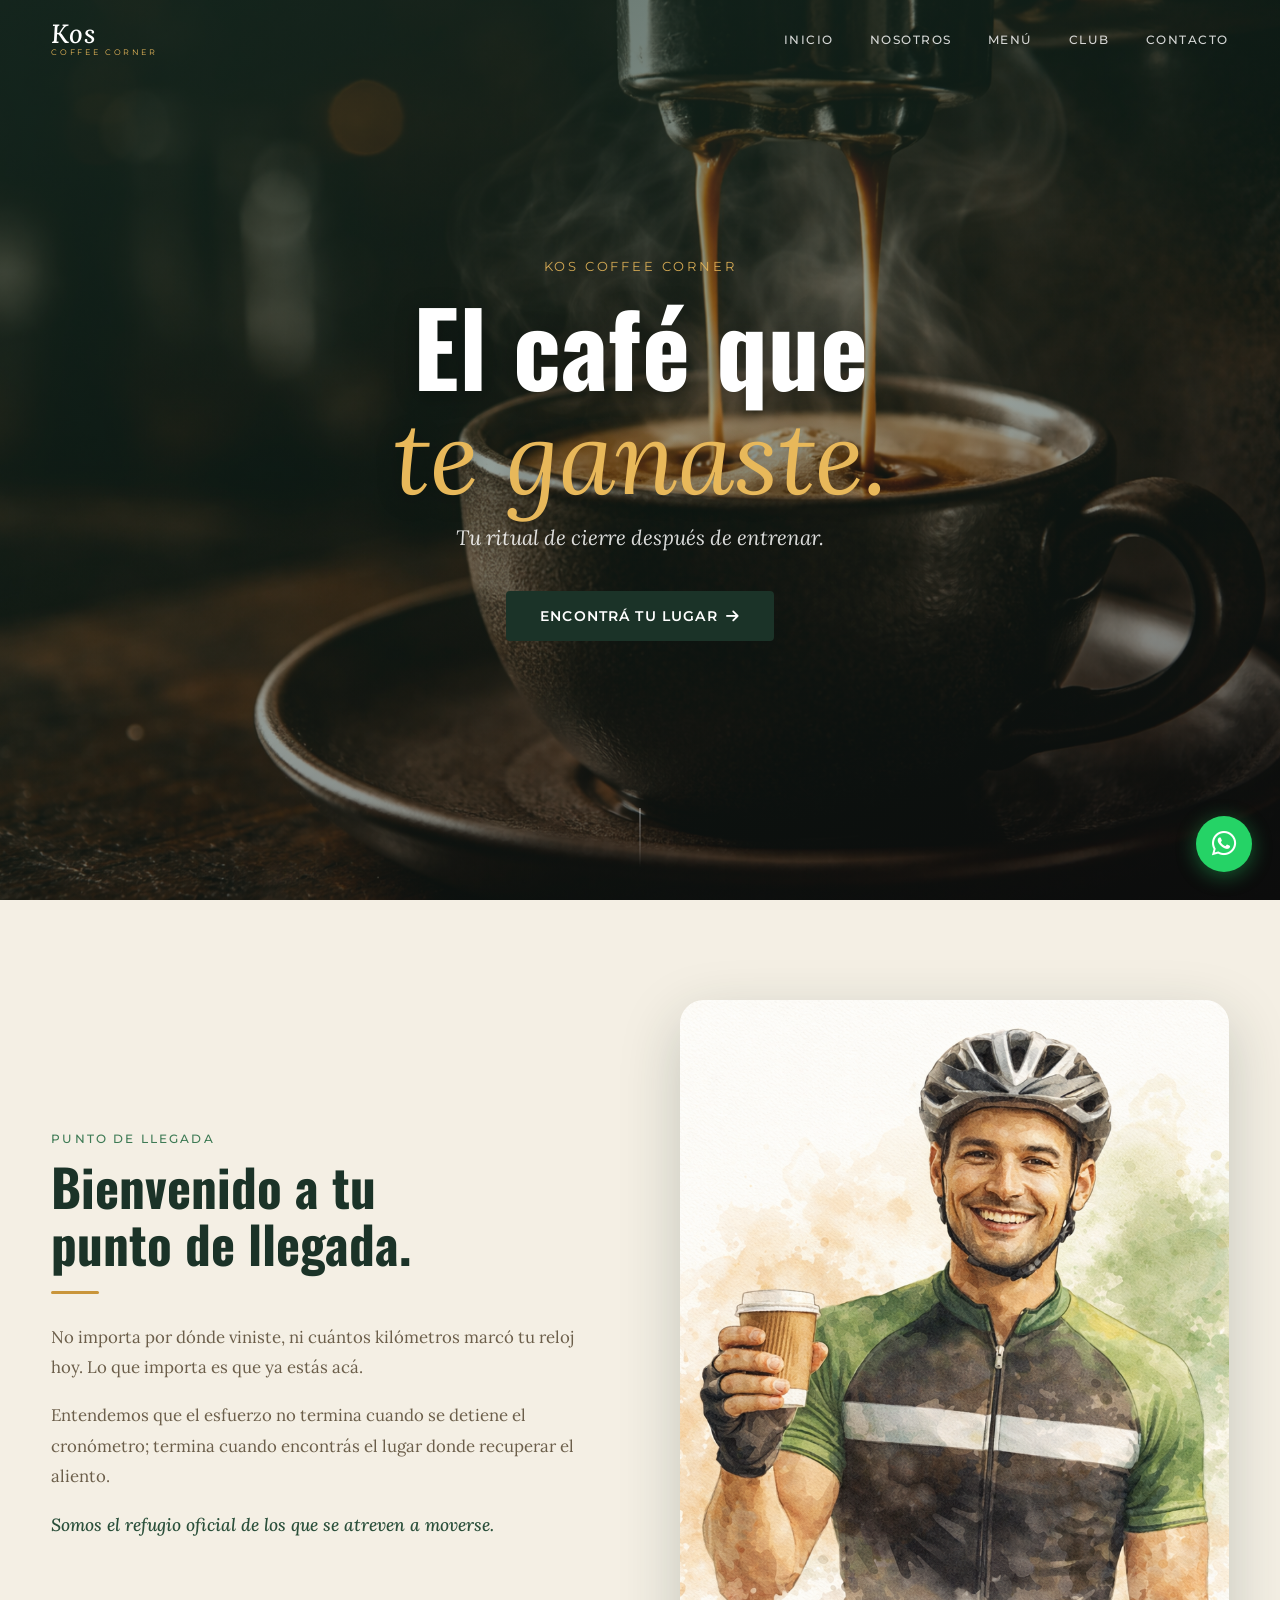
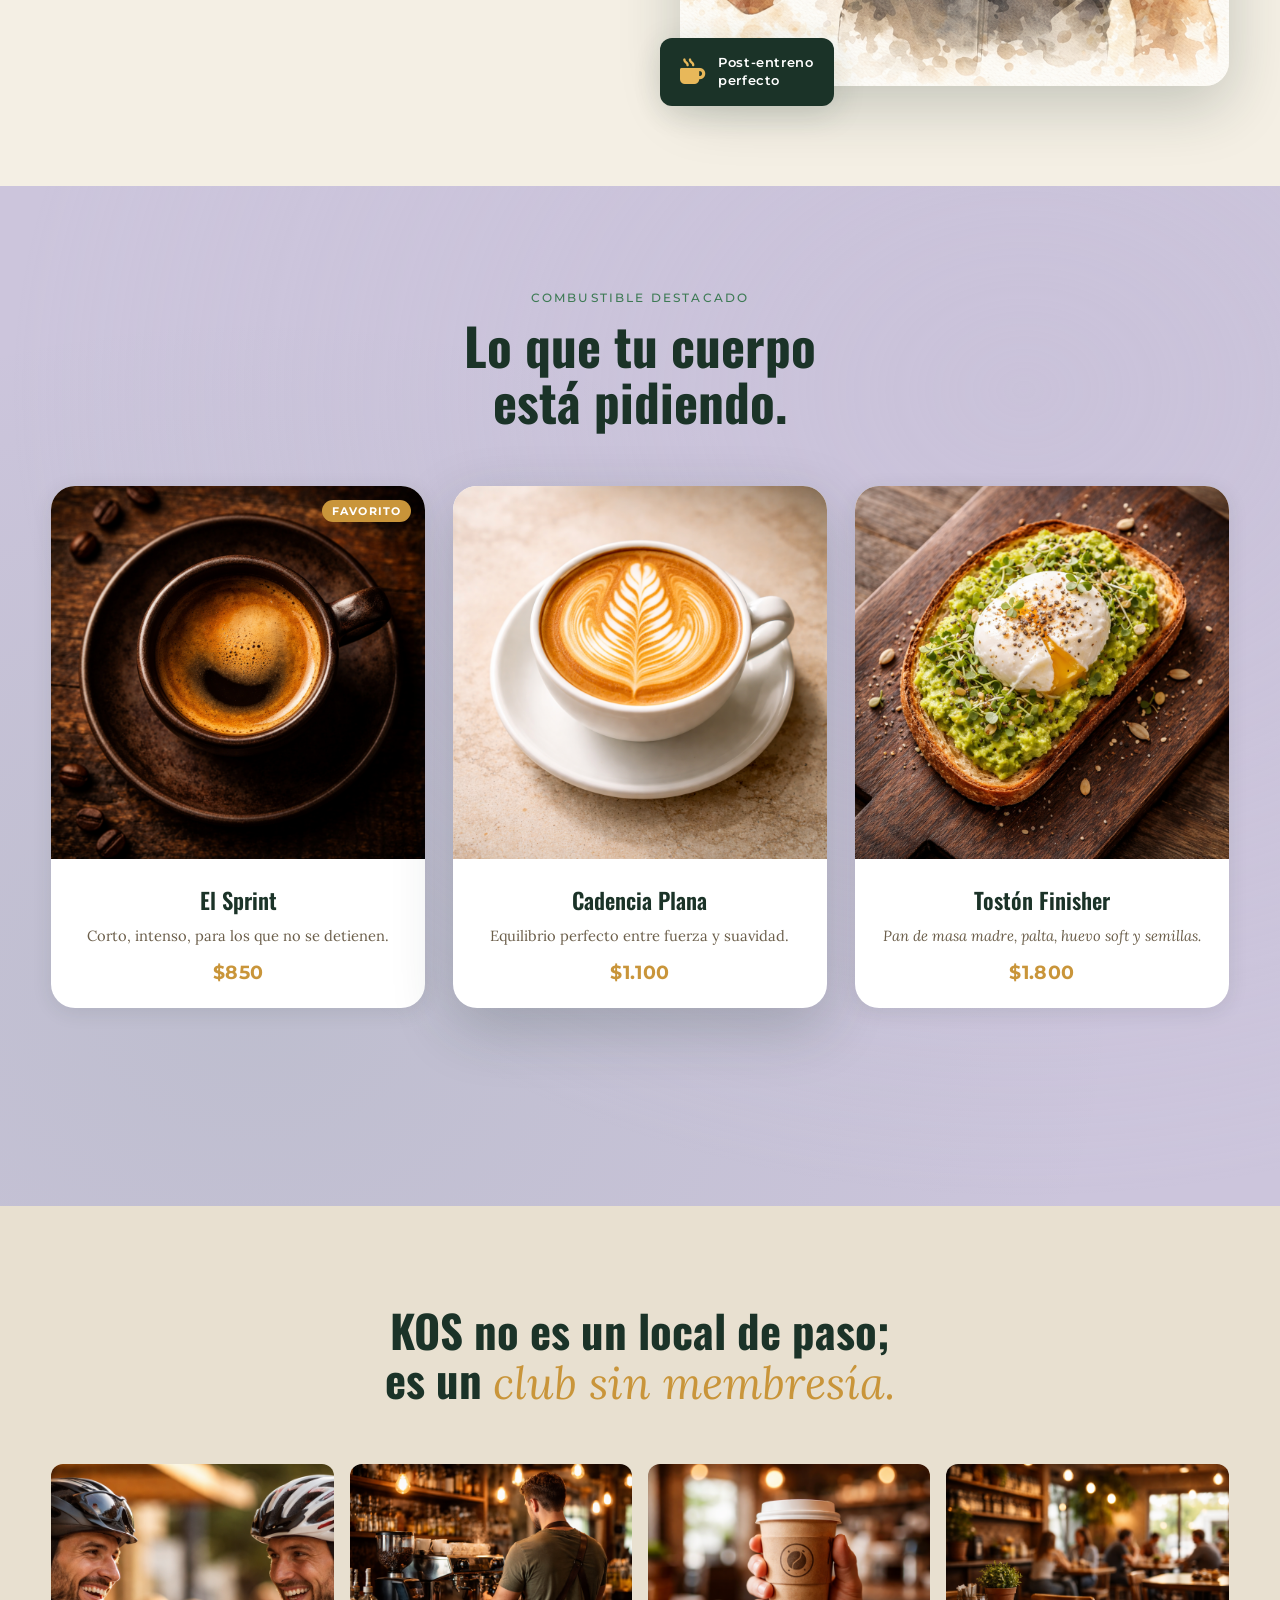
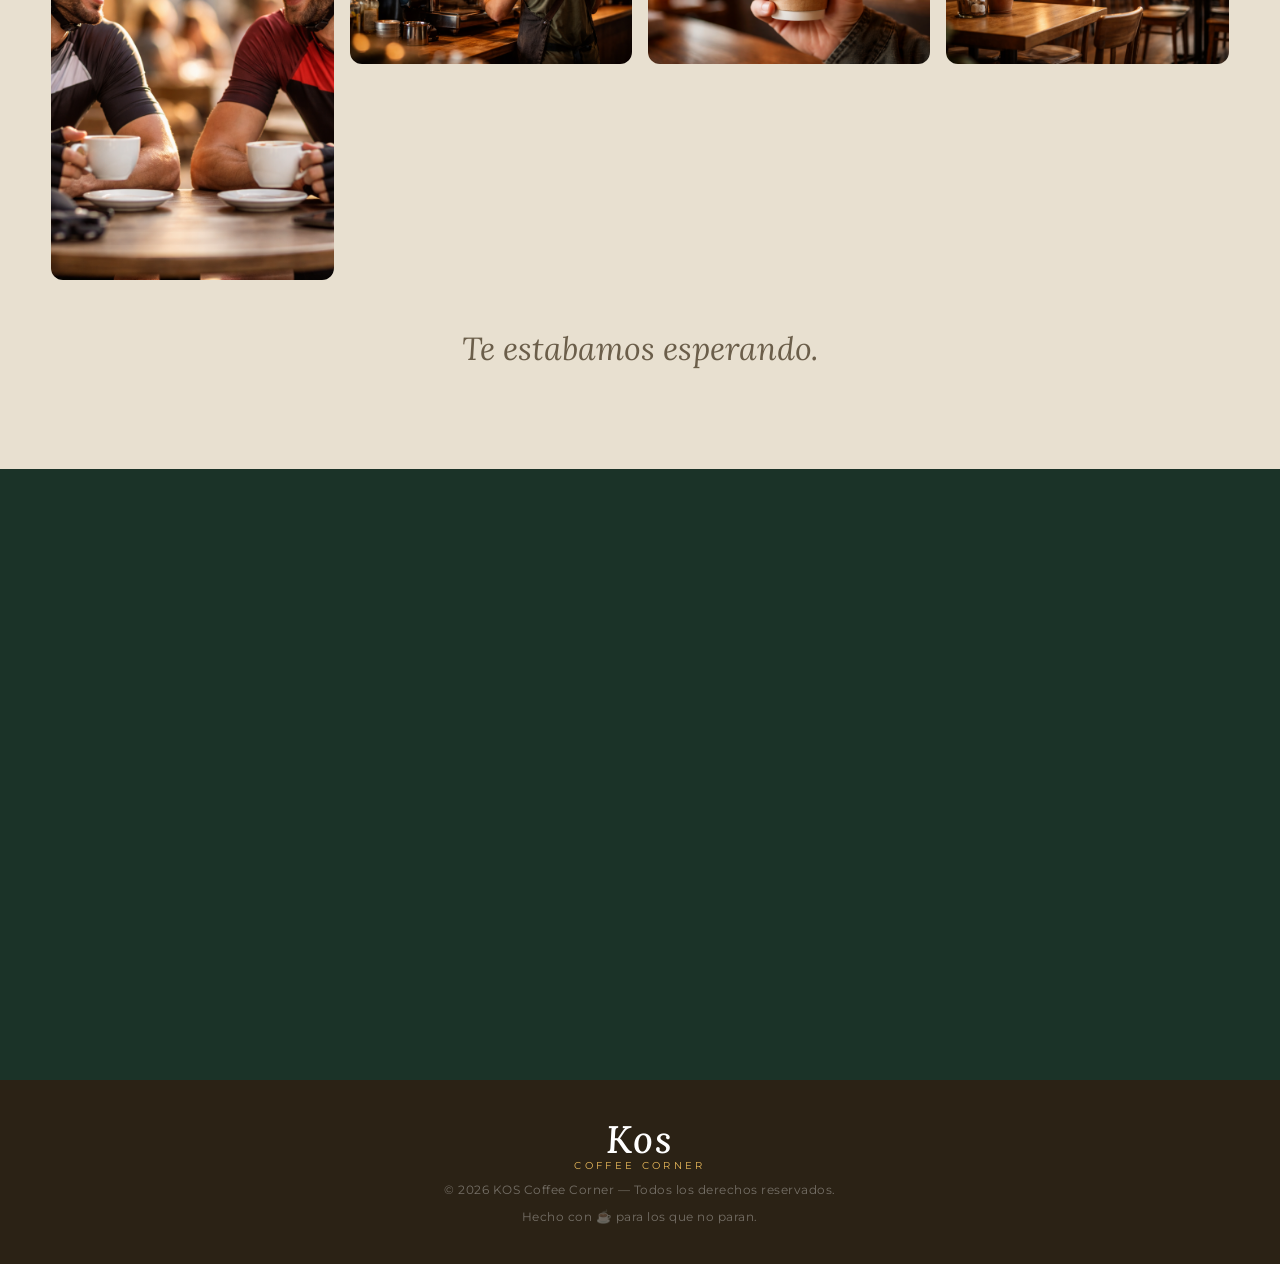
==== cafeteria-deportiva/index.html @ adf31969 "landing" ====
<!DOCTYPE html>
<html lang="es">
<head>
  <meta charset="UTF-8" />
  <meta name="viewport" content="width=device-width, initial-scale=1.0"/>

  <!-- ░░ SEO — FRONT-003 ░░ -->
  <title>KOS Coffee Corner — El café que te ganaste</title>
  <meta name="description" content="KOS Coffee Corner: el refugio post-entrenamiento para ciclistas y deportistas. Café de especialidad, comida saludable y comunidad en un solo lugar."/>
  <meta name="robots" content="index, follow"/>
  <meta property="og:type"        content="website"/>
  <meta property="og:title"       content="KOS Coffee Corner — El café que te ganaste"/>
  <meta property="og:description" content="Tu ritual de cierre después de entrenar. Café de especialidad y buena comida para los que no paran."/>
  <meta property="og:image"       content="assets/images/hero-bg.jpg"/>
  <meta property="og:url"         content="https://koscoffeecorner.com"/>
  <meta property="og:locale"      content="es_AR"/>
  <meta name="twitter:card"       content="summary_large_image"/>
  <meta name="twitter:title"      content="KOS Coffee Corner — El café que te ganaste"/>
  <meta name="twitter:description"content="Tu ritual de cierre después de entrenar."/>
  <meta name="twitter:image"      content="assets/images/hero-bg.jpg"/>

  <!-- ░░ FAVICON — FRONT-002 ░░ -->
  <!-- TODO: reemplazar con favicon real del cliente -->
  <link rel="icon"             type="image/x-icon" href="assets/favicon.ico"/>
  <link rel="icon"             type="image/png" sizes="32x32" href="assets/favicon-32x32.png"/>
  <link rel="apple-touch-icon" sizes="180x180" href="assets/apple-touch-icon.png"/>

  <!-- ░░ PRELOAD HERO — FRONT-005 (previene CLS) ░░ -->
  <link rel="preload" as="image" href="assets/images/hero-bg.jpg"/>

  <!-- ░░ SCHEMA.ORG LocalBusiness — FRONT-016 ░░ -->
  <script type="application/ld+json">
  {
    "@context": "https://schema.org",
    "@type": "CafeOrCoffeeShop",
    "name": "KOS Coffee Corner",
    "description": "El café que te ganaste. Refugio post-entrenamiento para deportistas.",
    "url": "https://koscoffeecorner.com",
    "telephone": "+5411123456789",
    "address": {
      "@type": "PostalAddress",
      "streetAddress": "Av. Ejemplo 123",
      "addressLocality": "Ciudad Real",
      "addressCountry": "AR"
    },
    "openingHoursSpecification": [
      {
        "@type": "OpeningHoursSpecification",
        "dayOfWeek": "Saturday",
        "opens": "08:30",
        "closes": "20:30"
      }
    ],
    "servesCuisine": "Café de especialidad",
    "priceRange": "$$",
    "sameAs": [
      "https://www.instagram.com/koscoffeecorner",
      "https://www.facebook.com/koscoffeecorner"
    ]
  }
  </script>

  <!-- ░░ TIPOGRAFÍAS ░░ -->
  <link rel="preconnect" href="https://fonts.googleapis.com"/>
  <link rel="preconnect" href="https://fonts.gstatic.com" crossorigin/>
  <link href="https://fonts.googleapis.com/css2?family=Oswald:wght@400;500;600;700&family=Lora:ital,wght@0,400;0,500;1,400&family=Montserrat:wght@300;400;500;600&display=swap" rel="stylesheet"/>
  <link rel="stylesheet" href="https://cdnjs.cloudflare.com/ajax/libs/font-awesome/6.5.0/css/all.min.css"/>
  <link rel="stylesheet" href="css/styles.css"/>
  <link rel="stylesheet" href="css/animations.css"/>
</head>
<body>

  <!-- ░░ NAVBAR — FRONT-001 ░░ -->
  <header class="navbar" id="navbar">
    <div class="container navbar__inner">
      <a href="#inicio" class="navbar__logo" aria-label="KOS Coffee Corner — inicio">
        <span class="logo-text">Kos</span>
        <span class="logo-sub">Coffee Corner</span>
      </a>
      <nav class="navbar__nav" id="navMenu" aria-label="Navegación principal">
        <ul class="navbar__list">
          <li><a href="#inicio"   class="navbar__link">Inicio</a></li>
          <li><a href="#nosotros" class="navbar__link">Nosotros</a></li>
          <li><a href="#menu"     class="navbar__link">Menú</a></li>
          <li><a href="#club"     class="navbar__link">Club</a></li>
          <li><a href="#contacto" class="navbar__link">Contacto</a></li>
        </ul>
      </nav>
      <button
        class="navbar__burger"
        id="navBurger"
        aria-label="Abrir menú de navegación"
        aria-expanded="false"
        aria-controls="navMenu"
      >
        <span></span>
        <span></span>
        <span></span>
      </button>
    </div>
  </header>

  <!-- ░░ HERO ░░ -->
  <!-- FRONT-004: .hero__content sin clase .reveal — visible aunque JS falle -->
  <section class="hero" id="inicio">
    <div class="hero__overlay"></div>
    <div class="hero__content">
      <p class="hero__eyebrow">KOS Coffee Corner</p>
      <h1 class="hero__title">El café que<br><em>te ganaste.</em></h1>
      <p class="hero__sub">Tu ritual de cierre después de entrenar.</p>
      <!-- FRONT-013: botón apunta a #contacto con texto correcto -->
      <a href="#contacto" class="btn btn--primary">Encontrá tu lugar <i class="fas fa-arrow-right"></i></a>
    </div>
    <div class="hero__scroll-hint" aria-hidden="true">
      <span></span>
    </div>
  </section>

  <!-- ░░ BIENVENIDA ░░ -->
  <section class="welcome" id="nosotros">
    <div class="container welcome__grid">
      <div class="welcome__text reveal-left">
        <span class="section-tag">Punto de llegada</span>
        <h2 class="section-title">Bienvenido a tu<br>punto de llegada.</h2>
        <div class="divider"></div>
        <p>No importa por dónde viniste, ni cuántos kilómetros marcó tu reloj hoy. Lo que importa es que ya estás acá.</p>
        <p>Entendemos que el esfuerzo no termina cuando se detiene el cronómetro; termina cuando encontrás el lugar donde recuperar el aliento.</p>
        <!-- FRONT-012: clase compuesta, sin !important en CSS -->
        <p class="welcome__highlight">Somos el refugio oficial de los que se atreven a moverse.</p>
      </div>
      <div class="welcome__image reveal-right">
        <div class="welcome__img-frame">
          <!-- FRONT-011: width/height explícitos previenen CLS (ratio 4:5) -->
          <img
            src="assets/images/about.jpg"
            alt="Ciclista disfrutando un café en KOS Coffee Corner"
            width="800"
            height="1000"
            loading="lazy"
          />
        </div>
        <div class="welcome__badge">
          <i class="fas fa-mug-hot"></i>
          <span>Post-entreno<br>perfecto</span>
        </div>
      </div>
    </div>
  </section>

  <!-- ░░ MENÚ DESTACADO ░░ -->
  <section class="menu-section" id="menu">
    <div class="menu-section__bg"></div>
    <div class="container">
      <div class="section-header reveal">
        <span class="section-tag">Combustible destacado</span>
        <h2 class="section-title">Lo que tu cuerpo<br>está pidiendo.</h2>
      </div>

      <div class="menu-grid">

        <article class="menu-card reveal-up" style="--delay: 0.1s">
          <div class="menu-card__img-wrap">
            <!-- FRONT-011: dimensiones explícitas (ratio 1:1) -->
            <!-- FRONT-006: extensión normalizada a .jpg → renombrar archivo físico -->
            <img
              src="assets/images/menu-item-1.jpg"
              alt="El Sprint — espresso corto e intenso"
              width="400"
              height="400"
              loading="lazy"
            />
            <div class="menu-card__badge">Favorito</div>
          </div>
          <div class="menu-card__body">
            <h3>El Sprint</h3>
            <p>Corto, intenso, para los que no se detienen.</p>
            <!-- FRONT-008: precio visible en card -->
            <span class="menu-card__price">$850</span>
          </div>
        </article>

        <article class="menu-card menu-card--featured reveal-up" style="--delay: 0.2s">
          <div class="menu-card__img-wrap">
            <!-- FRONT-006: extensión normalizada a .jpg → renombrar archivo físico -->
            <img
              src="assets/images/menu-item-2.png"
              alt="Cadencia Plana — café equilibrado"
              width="400"
              height="400"
              loading="lazy"
            />
          </div>
          <div class="menu-card__body">
            <h3>Cadencia Plana</h3>
            <p>Equilibrio perfecto entre fuerza y suavidad.</p>
            <span class="menu-card__price">$1.100</span>
          </div>
        </article>

        <article class="menu-card reveal-up" style="--delay: 0.3s">
          <div class="menu-card__img-wrap">
            <!-- FRONT-006: extensión normalizada a .jpg → renombrar archivo físico -->
            <img
              src="assets/images/menu-item-3.png"
              alt="Tostón Finisher — pan de masa madre con palta y huevo"
              width="400"
              height="400"
              loading="lazy"
            />
          </div>
          <div class="menu-card__body">
            <h3>Tostón Finisher</h3>
            <p><em>Pan de masa madre, palta, huevo soft y semillas.</em></p>
            <span class="menu-card__price">$1.800</span>
          </div>
        </article>

      </div>

      <!-- FRONT-013: texto corregido — ya no dice "Ver menú completo" apuntando a #contacto -->
      <div class="menu-cta reveal">
        <a href="#contacto" class="btn btn--outline">Contactanos <i class="fas fa-arrow-right"></i></a>
      </div>
    </div>
  </section>

  <!-- ░░ CLUB ░░ -->
  <section class="club" id="club">
    <div class="container">
      <div class="club__header reveal">
        <h2 class="section-title club__title">KOS no es un local de paso;<br>es un <em>club sin membresía.</em></h2>
      </div>
      <div class="gallery-grid">
        <!-- FRONT-006: extensiones normalizadas a .jpg → renombrar archivos físicos -->
        <!-- FRONT-011: dimensiones explícitas para prevenir CLS               -->
        <div class="gallery-grid__item gallery-grid__item--tall reveal-up" style="--delay: 0s">
          <img
            src="assets/images/gallery/gallery-1.png"
            alt="Comunidad KOS — ciclistas reunidos"
            width="400"
            height="416"
            loading="lazy"
          />
        </div>
        <div class="gallery-grid__item reveal-up" style="--delay: 0.1s">
          <img
            src="assets/images/gallery/gallery-2.png"
            alt="Staff KOS atendiendo"
            width="400"
            height="200"
            loading="lazy"
          />
        </div>
        <div class="gallery-grid__item reveal-up" style="--delay: 0.2s">
          <img
            src="assets/images/gallery/gallery-3.png"
            alt="Café para llevar en KOS"
            width="400"
            height="200"
            loading="lazy"
          />
        </div>
        <div class="gallery-grid__item reveal-up" style="--delay: 0.3s">
          <img
            src="assets/images/gallery/gallery-4.png"
            alt="Ambiente KOS Coffee Corner"
            width="400"
            height="200"
            loading="lazy"
          />
        </div>
      </div>
      <p class="club__tagline reveal"><em>Te estabamos esperando.</em></p>
    </div>
  </section>

  <!-- ░░ CONTACTO ░░ -->
  <section class="contact" id="contacto">
    <div class="container contact__grid">
      <div class="contact__map reveal-left">
        <!-- FRONT-010: eliminado .contact__map-placeholder del DOM -->
        <!-- Solo queda el iframe activo                            -->
        <iframe
          src="https://www.google.com/maps/embed?pb=!1m18!1m12!1m3!1d7922.134103031805!2d-68.31328774010848!3d-34.627094441236494!2m3!1f0!2f0!3f0!3m2!1i1024!2i768!4f13.1!3m3!1m2!1s0x9679a818f1c440df%3A0x1ccba11ccf2cd5a9!2sPlaza%20Esp%C3%ADnola!5e0!3m2!1sen!2sar!4v1774455015744!5m2!1sen!2sar"
          width="600"
          height="450"
          style="border:0; width:100%; height:100%; display:block;"
          allowfullscreen=""
          loading="lazy"
          referrerpolicy="no-referrer-when-downgrade"
          title="Ubicación KOS Coffee Corner en Google Maps"
        ></iframe>
      </div>
      <div class="contact__info reveal-right">
        <span class="section-tag">Encontranos</span>
        <h2 class="section-title">Frená.<br>Estamos acá.</h2>
        <div class="divider"></div>
        <!-- FRONT-007: TODO — reemplazar con datos reales del cliente -->
        <ul class="contact__list">
          <li>
            <i class="fas fa-map-marker-alt" aria-hidden="true"></i>
            <span>Av. Ejemplo 123, Ciudad Real</span>
          </li>
          <li>
            <i class="fas fa-phone" aria-hidden="true"></i>
            <a href="tel:+5411123456789">11 1234-5678</a>
          </li>
          <li>
            <i class="fab fa-whatsapp" aria-hidden="true"></i>
            <a href="https://wa.me/542604331727" target="_blank" rel="noopener noreferrer">Escribinos por WhatsApp</a>
          </li>
          <li>
            <i class="far fa-clock" aria-hidden="true"></i>
            <!-- FRONT-007: MED-007 horario completo pendiente de datos reales -->
            <span>Sábados de 08:30 a 20:30 hs.</span>
          </li>
        </ul>
        <!-- FRONT-014: target _blank + rel noopener en redes sociales -->
        <div class="contact__social">
          <a
            href="https://www.instagram.com/koscoffeecorner"
            target="_blank"
            rel="noopener noreferrer"
            aria-label="Instagram de KOS Coffee Corner"
          >
            <i class="fab fa-instagram"></i>
          </a>
          <a
            href="https://www.facebook.com/koscoffeecorner"
            target="_blank"
            rel="noopener noreferrer"
            aria-label="Facebook de KOS Coffee Corner"
          >
            <i class="fab fa-facebook-f"></i>
          </a>
          <a
            href="https://www.tiktok.com/@koscoffeecorner"
            target="_blank"
            rel="noopener noreferrer"
            aria-label="TikTok de KOS Coffee Corner"
          >
            <i class="fab fa-tiktok"></i>
          </a>
        </div>
      </div>
    </div>
  </section>

  <!-- ░░ FOOTER ░░ -->
  <footer class="footer">
    <div class="container footer__inner">
      <div class="footer__logo">
        <span class="logo-text">Kos</span>
        <span class="logo-sub">COFFEE CORNER</span>
      </div>
      <!-- FRONT-017: span.footer__year para que JS inserte el año dinámicamente -->
      <p class="footer__copy">© <span class="footer__year"></span> KOS Coffee Corner — Todos los derechos reservados.</p>
      <p class="footer__made">Hecho con ☕ para los que no paran.</p>
    </div>
  </footer>

  <!-- ░░ FAB WHATSAPP — FRONT-015 ░░ -->
  <!-- FRONT-007: TODO — reemplazar número con el del cliente -->
  <a
    href="https://wa.me/5411123456789"
    class="fab-whatsapp"
    target="_blank"
    rel="noopener noreferrer"
    aria-label="Contactar KOS Coffee Corner por WhatsApp"
  >
    <i class="fab fa-whatsapp"></i>
  </a>

  <script src="js/main.js"></script>
</body>
</html>
---- cafeteria-deportiva/css/styles.css ----
/* ============================================================
   KOS COFFEE CORNER — styles.css
   Paleta: Verde oscuro / Crema / Lavanda / Dorado
   Tipografía: Oswald (títulos) + Lora (cuerpo)
   F1: FRONT-001 navbar | FRONT-008 precio | FRONT-012 specificity
       FRONT-015 FAB | FRONT-018 breakpoint 750px
   ============================================================ */

/* ── Variables ─────────────────────────────────────────────── */
:root {
  --cream:         #F4EFE4;
  --cream-dark:    #E8E0D0;
  --green-dark:    #1B3328;
  --green-mid:     #2A4F3A;
  --green-light:   #3D7A54;
  --lavender:      #CCC5DC;
  --lavender-dark: #A89FBE;
  --gold:          #C9953A;
  --gold-light:    #E8B85A;
  --text:          #2B2215;
  --text-muted:    #6B5E4A;
  --white:         #FFFFFF;

  --font-display: 'Oswald', sans-serif;
  --font-body:    'Lora', serif;
  --font-ui:      'Montserrat', sans-serif;

  --radius:    12px;
  --radius-lg: 24px;
  --shadow:    0 8px 32px rgba(27,51,40,.15);
  --shadow-lg: 0 20px 60px rgba(27,51,40,.22);
  --transition: 0.4s cubic-bezier(0.25, 0.46, 0.45, 0.94);

  --navbar-height: 72px; /* alto del navbar para scroll-margin */
}

/* ── Reset ──────────────────────────────────────────────────── */
*, *::before, *::after { box-sizing: border-box; margin: 0; padding: 0; }
html { scroll-behavior: smooth; font-size: 16px; }
body {
  font-family: var(--font-body);
  background: var(--cream);
  color: var(--text);
  overflow-x: hidden;
}
img { display: block; width: 100%; height: 100%; object-fit: cover; }
a { text-decoration: none; color: inherit; }
ul { list-style: none; }

/* FRONT-001: compensar navbar fijo en smooth scroll */
section[id] {
  scroll-margin-top: var(--navbar-height);
}

/* ── Container ──────────────────────────────────────────────── */
.container {
  width: min(1200px, 92vw);
  margin-inline: auto;
}

/* ============================================================
   NAVBAR — FRONT-001
   ============================================================ */
.navbar {
  position: fixed;
  top: 0;
  left: 0;
  right: 0;
  z-index: 900;
  padding: 20px 0;
  transition: background .35s ease, padding .35s ease, box-shadow .35s ease;
}
.navbar--scrolled {
  background: var(--green-dark);
  padding: 12px 0;
  box-shadow: 0 2px 24px rgba(0,0,0,.4);
}
.navbar__inner {
  display: flex;
  align-items: center;
  justify-content: space-between;
}
.navbar__logo {
  display: flex;
  flex-direction: column;
  line-height: 1;
}
.navbar__logo .logo-text {
  font-family: var(--font-body);
  font-size: 1.65rem;
  font-style: italic;
  font-weight: 500;
  color: var(--white);
  letter-spacing: .04em;
}
.navbar__logo .logo-sub {
  font-family: var(--font-ui);
  font-size: .52rem;
  letter-spacing: .32em;
  text-transform: uppercase;
  color: var(--gold-light);
  margin-top: 2px;
}
.navbar__list {
  display: flex;
  gap: 36px;
}
.navbar__link {
  font-family: var(--font-ui);
  font-size: .78rem;
  font-weight: 500;
  letter-spacing: .12em;
  text-transform: uppercase;
  color: rgba(255,255,255,.82);
  transition: color .3s ease;
  position: relative;
}
.navbar__link::after {
  content: '';
  position: absolute;
  left: 0;
  bottom: -4px;
  width: 0;
  height: 1px;
  background: var(--gold-light);
  transition: width .3s ease;
}
.navbar__link:hover {
  color: var(--white);
}
.navbar__link:hover::after {
  width: 100%;
}
/* Hamburger button */
.navbar__burger {
  display: none;
  flex-direction: column;
  gap: 5px;
  background: none;
  border: none;
  cursor: pointer;
  padding: 6px;
}
.navbar__burger span {
  display: block;
  width: 24px;
  height: 2px;
  background: var(--white);
  border-radius: 2px;
  transition: transform .3s ease, opacity .3s ease;
}
.navbar__burger.is-open span:nth-child(1) {
  transform: translateY(7px) rotate(45deg);
}
.navbar__burger.is-open span:nth-child(2) {
  opacity: 0;
  transform: scaleX(0);
}
.navbar__burger.is-open span:nth-child(3) {
  transform: translateY(-7px) rotate(-45deg);
}

/* ── Botones ─────────────────────────────────────────────────── */
.btn {
  display: inline-flex;
  align-items: center;
  gap: 8px;
  padding: 14px 32px;
  font-family: var(--font-ui);
  font-weight: 600;
  font-size: .9rem;
  letter-spacing: .08em;
  text-transform: uppercase;
  border-radius: 4px;
  cursor: pointer;
  transition: var(--transition);
  border: 2px solid transparent;
}
.btn--primary {
  background: var(--green-dark);
  color: var(--white);
  border-color: var(--green-dark);
}
.btn--primary:hover {
  background: var(--green-mid);
  border-color: var(--green-mid);
  transform: translateY(-2px);
  box-shadow: 0 8px 24px rgba(27,51,40,.35);
}
.btn--outline {
  background: transparent;
  color: var(--green-dark);
  border-color: var(--green-dark);
}
.btn--outline:hover {
  background: var(--green-dark);
  color: var(--white);
  transform: translateY(-2px);
}

/* ── Tipografía global ───────────────────────────────────────── */
.section-tag {
  display: inline-block;
  font-family: var(--font-ui);
  font-size: .75rem;
  font-weight: 500;
  letter-spacing: .18em;
  text-transform: uppercase;
  color: var(--green-light);
  margin-bottom: 12px;
}
.section-title {
  font-family: var(--font-display);
  font-weight: 700;
  font-size: clamp(2rem, 4vw, 3.2rem);
  line-height: 1.1;
  color: var(--green-dark);
}
.section-title em {
  font-style: italic;
  color: var(--gold);
  font-family: var(--font-body);
  font-weight: 400;
}
.section-header {
  text-align: center;
  margin-bottom: 56px;
}
.divider {
  width: 48px;
  height: 3px;
  background: var(--gold);
  border-radius: 2px;
  margin: 20px 0 28px;
}

/* ============================================================
   HERO
   ============================================================ */
.hero {
  position: relative;
  height: 100vh;
  min-height: 600px;
  background-image: url('../assets/images/hero-bg.jpg');
  background-size: cover;
  background-position: center;
  display: flex;
  align-items: center;
  justify-content: center;
  overflow: hidden;
}
.hero__overlay {
  position: absolute;
  inset: 0;
  background: linear-gradient(
    160deg,
    rgba(27,51,40,.72) 0%,
    rgba(27,51,40,.45) 50%,
    rgba(20,20,20,.6) 100%
  );
}
.hero__content {
  position: relative;
  z-index: 2;
  text-align: center;
  color: var(--white);
  padding: 0 24px;
  /* FRONT-004: animación CSS directa, sin depender de JS */
}
.hero__eyebrow {
  font-family: var(--font-ui);
  font-size: .8rem;
  letter-spacing: .22em;
  text-transform: uppercase;
  color: var(--gold-light);
  margin-bottom: 20px;
  opacity: .9;
}
.hero__title {
  font-family: var(--font-display);
  font-size: clamp(3.2rem, 8vw, 7rem);
  font-weight: 700;
  line-height: 1.0;
  color: var(--white);
  margin-bottom: 16px;
  text-shadow: 0 4px 24px rgba(0,0,0,.3);
}
.hero__title em {
  font-style: italic;
  font-family: var(--font-body);
  font-weight: 400;
  color: var(--gold-light);
}
.hero__sub {
  font-family: var(--font-body);
  font-size: clamp(1rem, 2vw, 1.3rem);
  font-style: italic;
  color: rgba(255,255,255,.85);
  margin-bottom: 40px;
}
.hero__scroll-hint {
  position: absolute;
  bottom: 32px;
  left: 50%;
  transform: translateX(-50%);
  z-index: 2;
}
.hero__scroll-hint span {
  display: block;
  width: 1px;
  height: 60px;
  background: linear-gradient(to bottom, rgba(255,255,255,.6), transparent);
  margin: 0 auto;
  animation: scrollLine 2s ease-in-out infinite;
}

/* ============================================================
   BIENVENIDA
   ============================================================ */
.welcome {
  padding: 100px 0;
  background: var(--cream);
}
.welcome__grid {
  display: grid;
  grid-template-columns: 1fr 1fr;
  gap: 80px;
  align-items: center;
}
.welcome__text p {
  font-size: 1.05rem;
  line-height: 1.8;
  color: var(--text-muted);
  margin-bottom: 18px;
}

/* FRONT-012: eliminados !important — mayor especificidad en lugar de fuerza bruta */
.welcome__text p.welcome__highlight {
  font-size: 1.1rem;
  font-weight: 500;
  color: var(--green-mid);
  font-style: italic;
}

.welcome__image {
  position: relative;
}
.welcome__img-frame {
  border-radius: var(--radius-lg);
  overflow: hidden;
  aspect-ratio: 4/5;
  box-shadow: var(--shadow-lg);
}
.welcome__badge {
  position: absolute;
  bottom: -20px;
  left: -20px;
  background: var(--green-dark);
  color: var(--white);
  padding: 16px 20px;
  border-radius: var(--radius);
  display: flex;
  align-items: center;
  gap: 12px;
  box-shadow: var(--shadow);
}
.welcome__badge i {
  font-size: 1.6rem;
  color: var(--gold-light);
}
.welcome__badge span {
  font-family: var(--font-ui);
  font-size: .8rem;
  font-weight: 600;
  letter-spacing: .05em;
  line-height: 1.4;
}

/* ============================================================
   MENÚ
   ============================================================ */
.menu-section {
  position: relative;
  padding: 100px 0;
  background: var(--lavender);
  overflow: hidden;
}
.menu-section__bg {
  position: absolute;
  inset: 0;
  background: radial-gradient(ellipse at 80% 20%, rgba(200,192,216,.5) 0%, transparent 70%),
              radial-gradient(ellipse at 20% 80%, rgba(61,122,84,.1) 0%, transparent 60%);
  pointer-events: none;
}
.menu-grid {
  display: grid;
  grid-template-columns: repeat(3, 1fr);
  gap: 28px;
  margin-bottom: 48px;
}
.menu-card {
  background: var(--white);
  border-radius: var(--radius-lg);
  overflow: hidden;
  box-shadow: 0 4px 20px rgba(27,51,40,.1);
  transition: var(--transition);
}
.menu-card:hover {
  transform: translateY(-8px);
  box-shadow: var(--shadow-lg);
}
.menu-card--featured {
  transform: scale(1.04);
  box-shadow: var(--shadow-lg);
}
.menu-card--featured:hover {
  transform: scale(1.04) translateY(-8px);
}
.menu-card__img-wrap {
  position: relative;
  aspect-ratio: 1;
  overflow: hidden;
}
.menu-card__img-wrap img {
  transition: transform .6s ease;
}
.menu-card:hover .menu-card__img-wrap img {
  transform: scale(1.08);
}
.menu-card__badge {
  position: absolute;
  top: 14px;
  right: 14px;
  background: var(--gold);
  color: var(--white);
  font-family: var(--font-ui);
  font-size: .7rem;
  font-weight: 700;
  letter-spacing: .1em;
  text-transform: uppercase;
  padding: 4px 10px;
  border-radius: 20px;
}
.menu-card__body {
  padding: 24px;
  text-align: center;
}
.menu-card__body h3 {
  font-family: var(--font-display);
  font-size: 1.4rem;
  font-weight: 600;
  color: var(--green-dark);
  margin-bottom: 8px;
}
.menu-card__body p {
  font-size: .92rem;
  color: var(--text-muted);
  line-height: 1.6;
}

/* FRONT-008: precio en tarjetas de menú */
.menu-card__price {
  display: inline-block;
  margin-top: 12px;
  font-family: var(--font-ui);
  font-size: 1.2rem;
  font-weight: 700;
  color: var(--gold);
  letter-spacing: .02em;
}

.menu-cta { text-align: center; }

/* ============================================================
   CLUB / GALERÍA
   ============================================================ */
.club {
  padding: 100px 0;
  background: var(--cream-dark);
}
.club__header { text-align: center; margin-bottom: 56px; }
.club__title { font-size: clamp(1.8rem, 3.5vw, 2.8rem); }
.gallery-grid {
  display: grid;
  grid-template-columns: repeat(4, 1fr);
  grid-template-rows: 200px 200px;
  gap: 16px;
}
.gallery-grid__item {
  border-radius: var(--radius);
  overflow: hidden;
  cursor: pointer;
}
.gallery-grid__item img {
  transition: transform .6s ease;
}
.gallery-grid__item:hover img {
  transform: scale(1.08);
}
.gallery-grid__item--tall {
  grid-row: span 2;
}
.club__tagline {
  text-align: center;
  margin-top: 48px;
  font-family: var(--font-body);
  font-size: clamp(1.4rem, 2.5vw, 2rem);
  font-style: italic;
  color: var(--text-muted);
}

/* ============================================================
   CONTACTO
   ============================================================ */
.contact {
  padding: 100px 0;
  background: var(--green-dark);
  color: var(--white);
}
.contact__grid {
  display: grid;
  grid-template-columns: 1fr 1fr;
  gap: 80px;
  align-items: center;
}
.contact__map {
  border-radius: var(--radius-lg);
  overflow: hidden;
  aspect-ratio: 4/3;
  background: var(--green-mid);
}
/* FRONT-010: eliminado .contact__map-placeholder del HTML;
   ya no necesita estilos. Se mantiene aquí comentado por referencia. */
.contact .section-tag { color: var(--gold-light); }
.contact .section-title { color: var(--white); }
.contact .divider { background: var(--gold); }
.contact__list {
  display: flex;
  flex-direction: column;
  gap: 18px;
  margin-bottom: 36px;
}
.contact__list li {
  display: flex;
  align-items: center;
  gap: 16px;
  font-size: 1rem;
  color: rgba(255,255,255,.85);
}
.contact__list li i {
  width: 20px;
  font-size: 1.1rem;
  color: var(--gold-light);
  flex-shrink: 0;
}
.contact__list a {
  color: var(--gold-light);
  text-decoration: underline;
  text-underline-offset: 3px;
  transition: opacity .2s;
}
.contact__list a:hover { opacity: .7; }
.contact__social {
  display: flex;
  gap: 16px;
}
.contact__social a {
  width: 44px;
  height: 44px;
  border-radius: 50%;
  border: 1px solid rgba(255,255,255,.2);
  display: flex;
  align-items: center;
  justify-content: center;
  font-size: 1.1rem;
  color: rgba(255,255,255,.7);
  transition: var(--transition);
}
.contact__social a:hover {
  background: var(--gold);
  border-color: var(--gold);
  color: var(--white);
  transform: translateY(-3px);
}

/* ============================================================
   FOOTER
   ============================================================ */
.footer {
  background: var(--text);
  padding: 40px 0;
}
.footer__inner {
  display: flex;
  flex-direction: column;
  align-items: center;
  gap: 12px;
}
.footer__logo {
  display: flex;
  flex-direction: column;
  align-items: center;
  line-height: 1;
}
.logo-text {
  font-family: var(--font-body);
  font-size: 2.4rem;
  font-style: italic;
  font-weight: 500;
  color: var(--white);
  letter-spacing: .05em;
}
.logo-sub {
  font-family: var(--font-ui);
  font-size: .6rem;
  letter-spacing: .35em;
  text-transform: uppercase;
  color: var(--gold-light);
  margin-top: 2px;
}
.footer__copy,
.footer__made {
  font-family: var(--font-ui);
  font-size: .78rem;
  color: rgba(255,255,255,.35);
  letter-spacing: .04em;
}

/* ============================================================
   FAB WHATSAPP — FRONT-015
   ============================================================ */
.fab-whatsapp {
  position: fixed;
  bottom: 28px;
  right: 28px;
  z-index: 950;
  width: 56px;
  height: 56px;
  border-radius: 50%;
  background: #25D366;
  color: #fff;
  display: flex;
  align-items: center;
  justify-content: center;
  font-size: 1.75rem;
  box-shadow: 0 4px 20px rgba(37,211,102,.4);
  transition: transform .35s cubic-bezier(.25,.46,.45,.94), box-shadow .35s ease;
  animation: fabPop .5s ease 1.8s both;
}
.fab-whatsapp:hover {
  transform: scale(1.12) translateY(-3px);
  box-shadow: 0 8px 32px rgba(37,211,102,.55);
  color: #fff;
}

/* ============================================================
   RESPONSIVO
   ============================================================ */
@media (max-width: 900px) {
  .welcome__grid,
  .contact__grid {
    grid-template-columns: 1fr;
    gap: 48px;
  }
  .welcome__image { order: -1; }
  .welcome__img-frame { aspect-ratio: 16/9; }
  .welcome__badge { bottom: -16px; left: 16px; }

  .menu-grid { grid-template-columns: 1fr 1fr; }
  .menu-card--featured { transform: none; }

  .gallery-grid {
    grid-template-columns: repeat(2, 1fr);
    grid-template-rows: auto;
  }
  .gallery-grid__item--tall { grid-row: span 1; }
}

/* FRONT-018: breakpoint 750px para menú entre 600–900px */
@media (max-width: 750px) {
  .menu-grid {
    grid-template-columns: 1fr;
    max-width: 400px;
    margin-inline: auto;
  }
}

/* Navbar mobile */
@media (max-width: 768px) {
  .navbar__burger { display: flex; }
  .navbar__nav {
    position: absolute;
    top: 100%;
    left: 0;
    right: 0;
    background: var(--green-dark);
    max-height: 0;
    overflow: hidden;
    transition: max-height .4s ease, padding .4s ease;
  }
  .navbar__nav.is-open {
    max-height: 360px;
    padding: 12px 0 20px;
  }
  .navbar__list {
    flex-direction: column;
    gap: 0;
    padding: 0 24px;
  }
  .navbar__link {
    display: block;
    padding: 14px 0;
    border-bottom: 1px solid rgba(255,255,255,.08);
    font-size: .82rem;
  }
  .navbar__list li:last-child .navbar__link { border-bottom: none; }
}

@media (max-width: 600px) {
  .menu-grid {
    grid-template-columns: 1fr;
    max-width: none;
  }
  .gallery-grid { grid-template-columns: repeat(2, 1fr); }

  .hero__title { font-size: 3rem; }
  .section-title { font-size: 1.8rem; }

  .welcome { padding: 60px 0; }
  .menu-section { padding: 60px 0; }
  .club { padding: 60px 0; }
  .contact { padding: 60px 0; }

  .fab-whatsapp {
    width: 50px;
    height: 50px;
    font-size: 1.5rem;
    bottom: 20px;
    right: 20px;
  }
}
---- cafeteria-deportiva/css/animations.css ----
/* ============================================================
   KOS COFFEE CORNER — animations.css
   F1: FRONT-015 fabPop keyframe añadido
   ============================================================ */

/* ── Keyframes ──────────────────────────────────────────────── */
@keyframes fadeInUp {
  from { opacity: 0; transform: translateY(40px); }
  to   { opacity: 1; transform: translateY(0); }
}
@keyframes fadeInLeft {
  from { opacity: 0; transform: translateX(-48px); }
  to   { opacity: 1; transform: translateX(0); }
}
@keyframes fadeInRight {
  from { opacity: 0; transform: translateX(48px); }
  to   { opacity: 1; transform: translateX(0); }
}
@keyframes fadeIn {
  from { opacity: 0; }
  to   { opacity: 1; }
}
@keyframes scrollLine {
  0%   { transform: scaleY(0); transform-origin: top; opacity: 1; }
  50%  { transform: scaleY(1); transform-origin: top; opacity: 1; }
  100% { transform: scaleY(1); transform-origin: bottom; opacity: 0; }
}
@keyframes badgePop {
  0%   { opacity: 0; transform: scale(.7) translateY(10px); }
  70%  { transform: scale(1.06) translateY(-2px); }
  100% { opacity: 1; transform: scale(1) translateY(0); }
}

/* FRONT-015 — FAB WhatsApp aparición */
@keyframes fabPop {
  0%   { opacity: 0; transform: scale(0) rotate(-45deg); }
  70%  { transform: scale(1.12) rotate(5deg); }
  100% { opacity: 1; transform: scale(1) rotate(0deg); }
}

/* ── Clases de reveal (manejadas por JS + IntersectionObserver) ── */
.reveal,
.reveal-left,
.reveal-right,
.reveal-up {
  opacity: 0;
}

/* Cuando JS agrega .is-visible */
.reveal.is-visible {
  animation: fadeIn .8s ease forwards;
}
.reveal-left.is-visible {
  animation: fadeInLeft .8s ease forwards;
}
.reveal-right.is-visible {
  animation: fadeInRight .8s ease forwards;
}
.reveal-up.is-visible {
  animation: fadeInUp .7s ease forwards;
  animation-delay: var(--delay, 0s);
}

/* ── Hero: animación inicial directa (sin JS) ─────────────────── */
/* FRONT-004: .hero__content ya no depende de .reveal/.is-visible   */
.hero__content {
  animation: fadeInUp 1s ease .2s both;
}

/* ── Badge del about ──────────────────────────────────────────── */
.welcome__badge {
  animation-play-state: paused;
}
.welcome__image.is-visible .welcome__badge {
  animation: badgePop .6s ease .6s both;
  animation-play-state: running;
}

/* ── Hover en menú cards: brillo sutil ────────────────────────── */
.menu-card::after {
  content: '';
  position: absolute;
  inset: 0;
  background: linear-gradient(135deg, rgba(255,255,255,.08) 0%, transparent 60%);
  opacity: 0;
  transition: opacity .4s;
  pointer-events: none;
  border-radius: inherit;
}
.menu-card { position: relative; }
.menu-card:hover::after { opacity: 1; }

/* ── Galería: overlay en hover ────────────────────────────────── */
.gallery-grid__item {
  position: relative;
}
.gallery-grid__item::after {
  content: '';
  position: absolute;
  inset: 0;
  background: rgba(27, 51, 40, 0);
  transition: background .4s ease;
  border-radius: inherit;
}
.gallery-grid__item:hover::after {
  background: rgba(27, 51, 40, .25);
}

/* ── Smooth underline en links ────────────────────────────────── */
.contact__list a {
  position: relative;
}
.contact__list a::after {
  content: '';
  position: absolute;
  left: 0;
  bottom: -2px;
  width: 0;
  height: 1px;
  background: currentColor;
  transition: width .3s ease;
}
.contact__list a:hover::after { width: 100%; }

/* ── Prefers reduced motion ───────────────────────────────────── */
@media (prefers-reduced-motion: reduce) {
  .reveal, .reveal-left, .reveal-right, .reveal-up,
  .hero__content, .welcome__badge, .fab-whatsapp {
    animation: none !important;
    opacity: 1 !important;
    transform: none !important;
  }
}
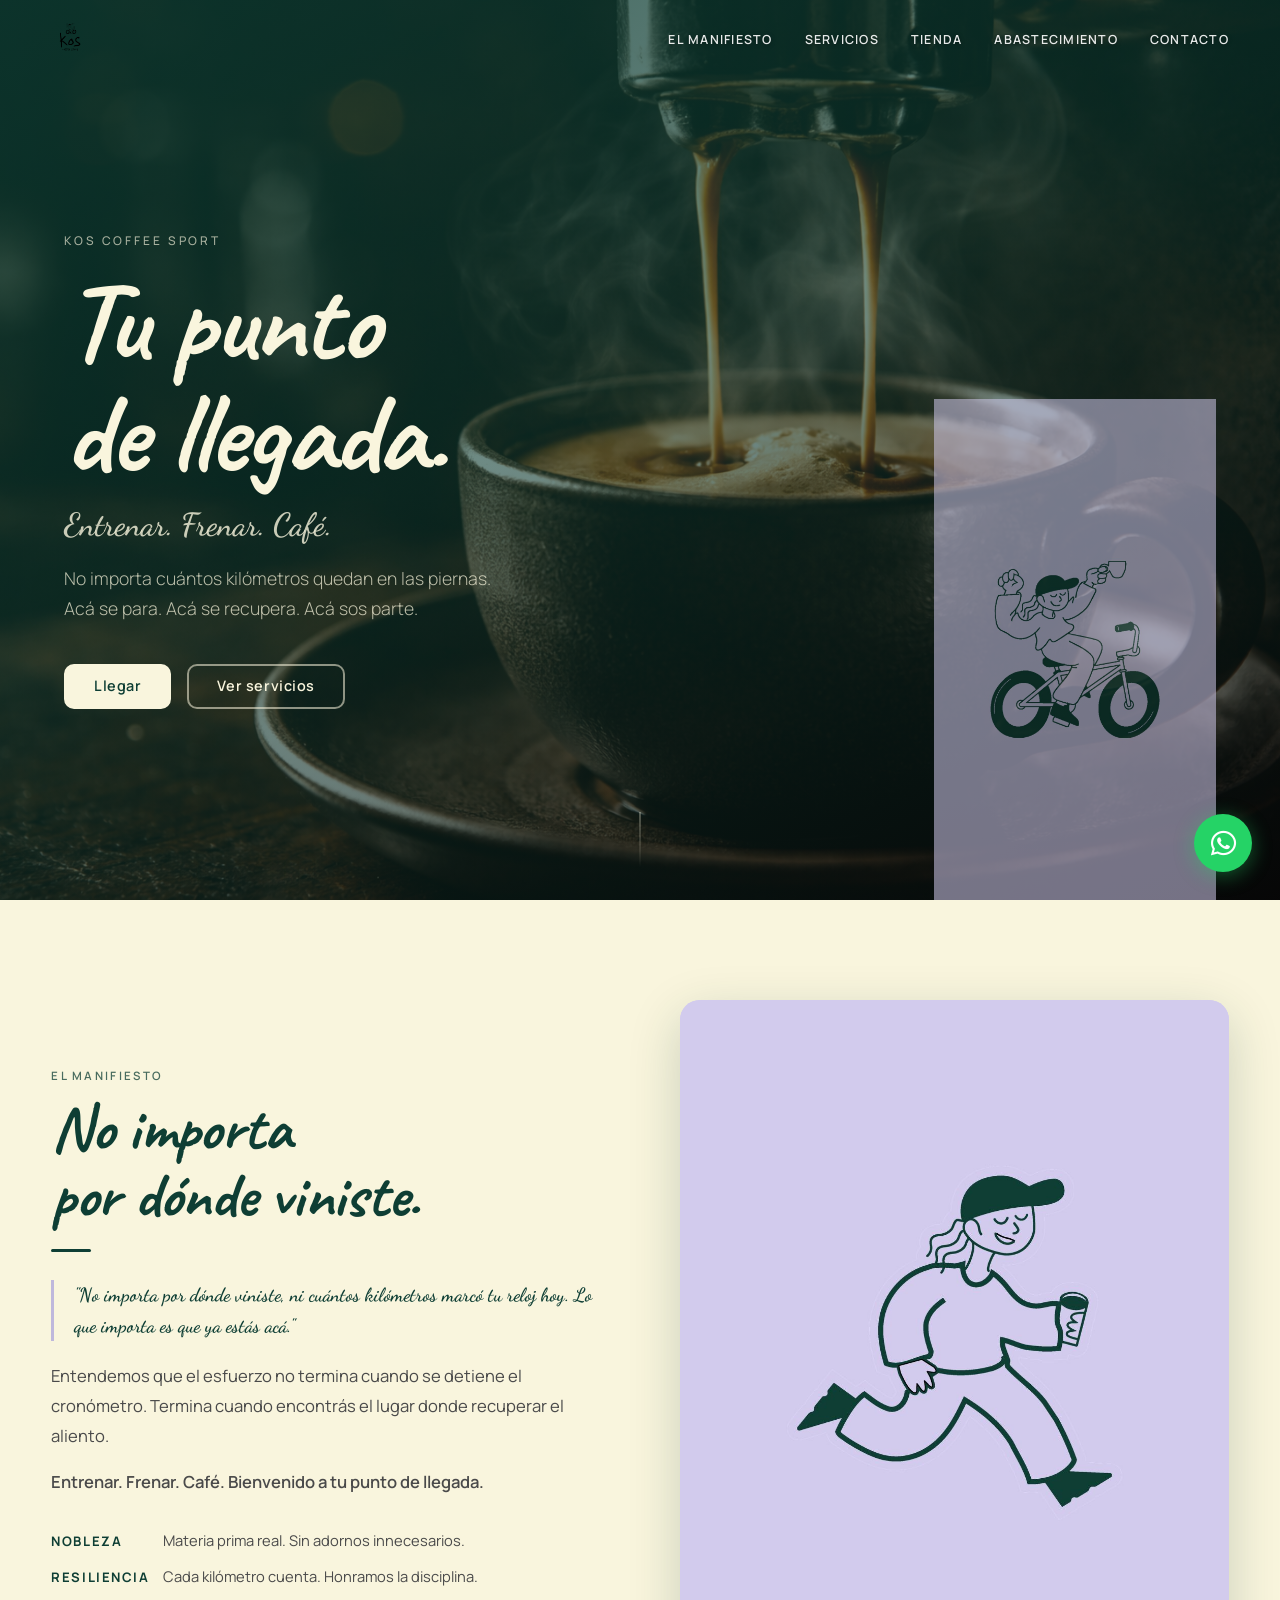
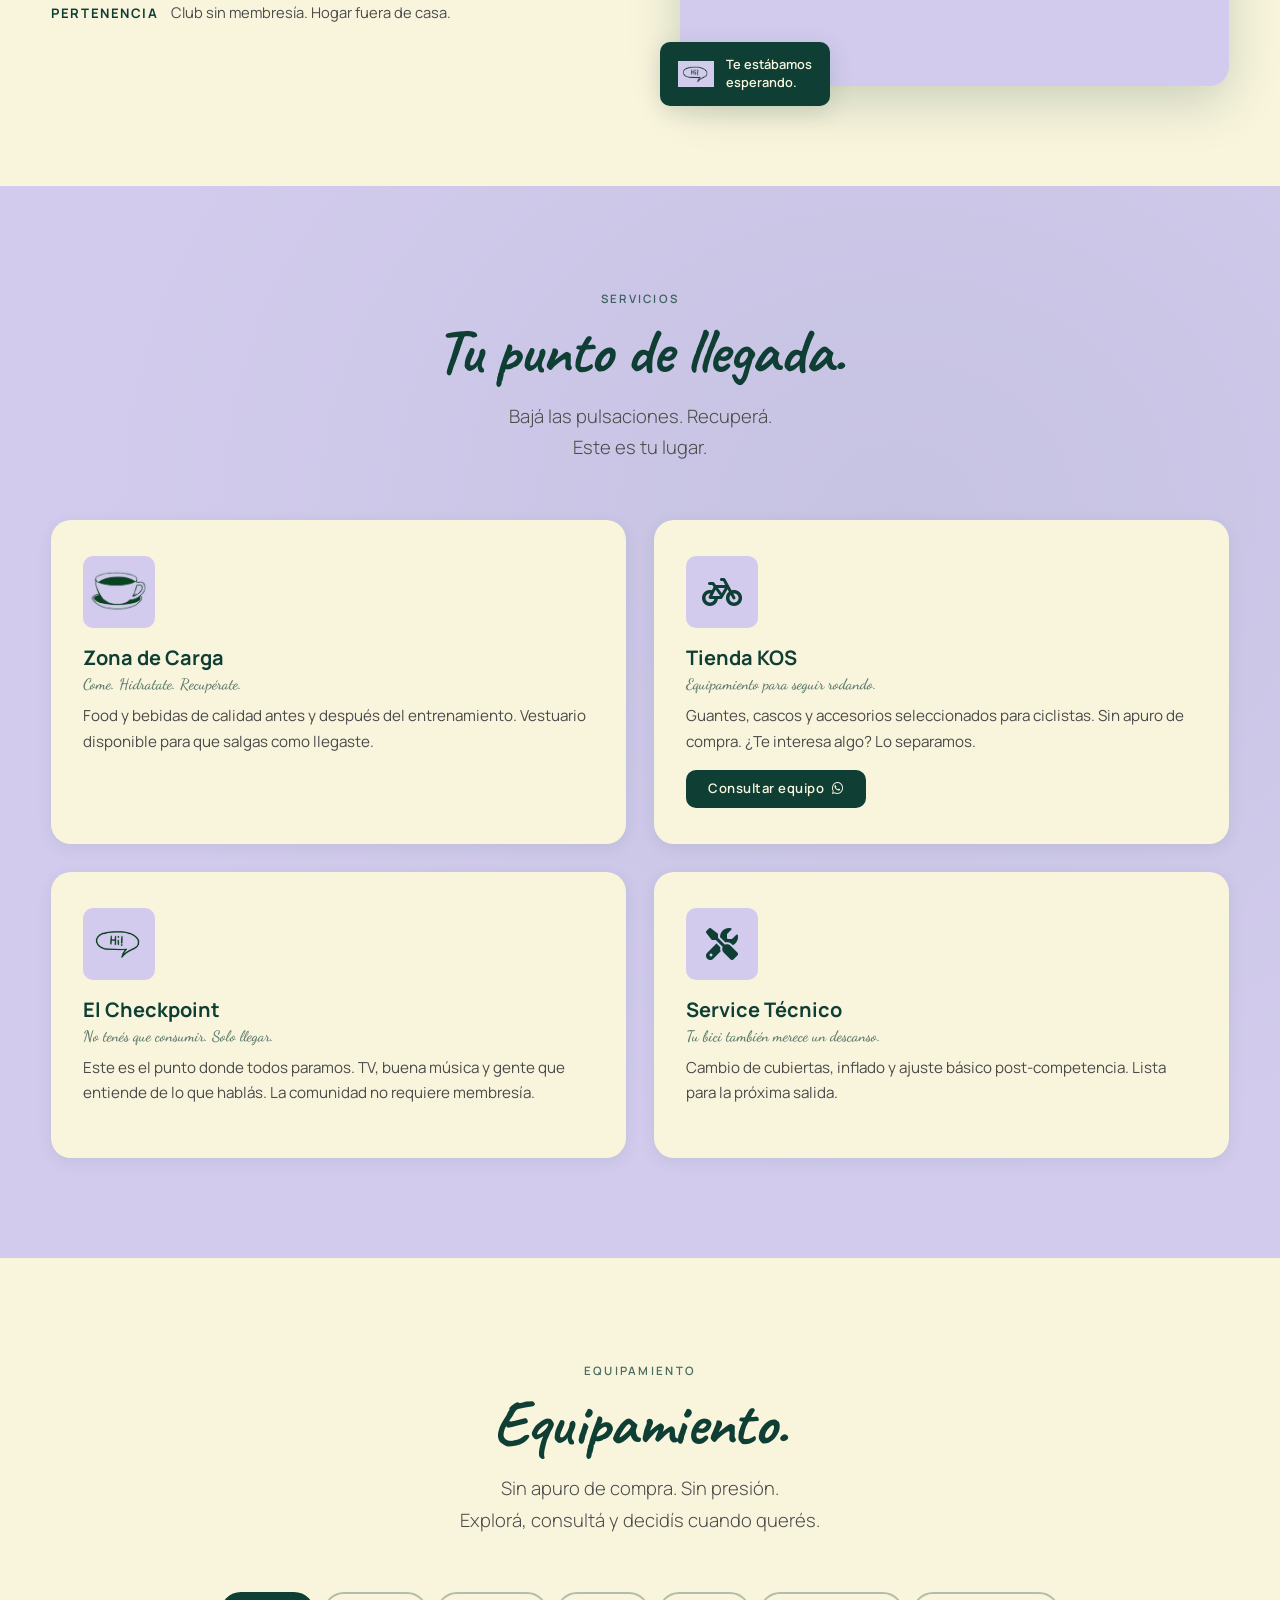
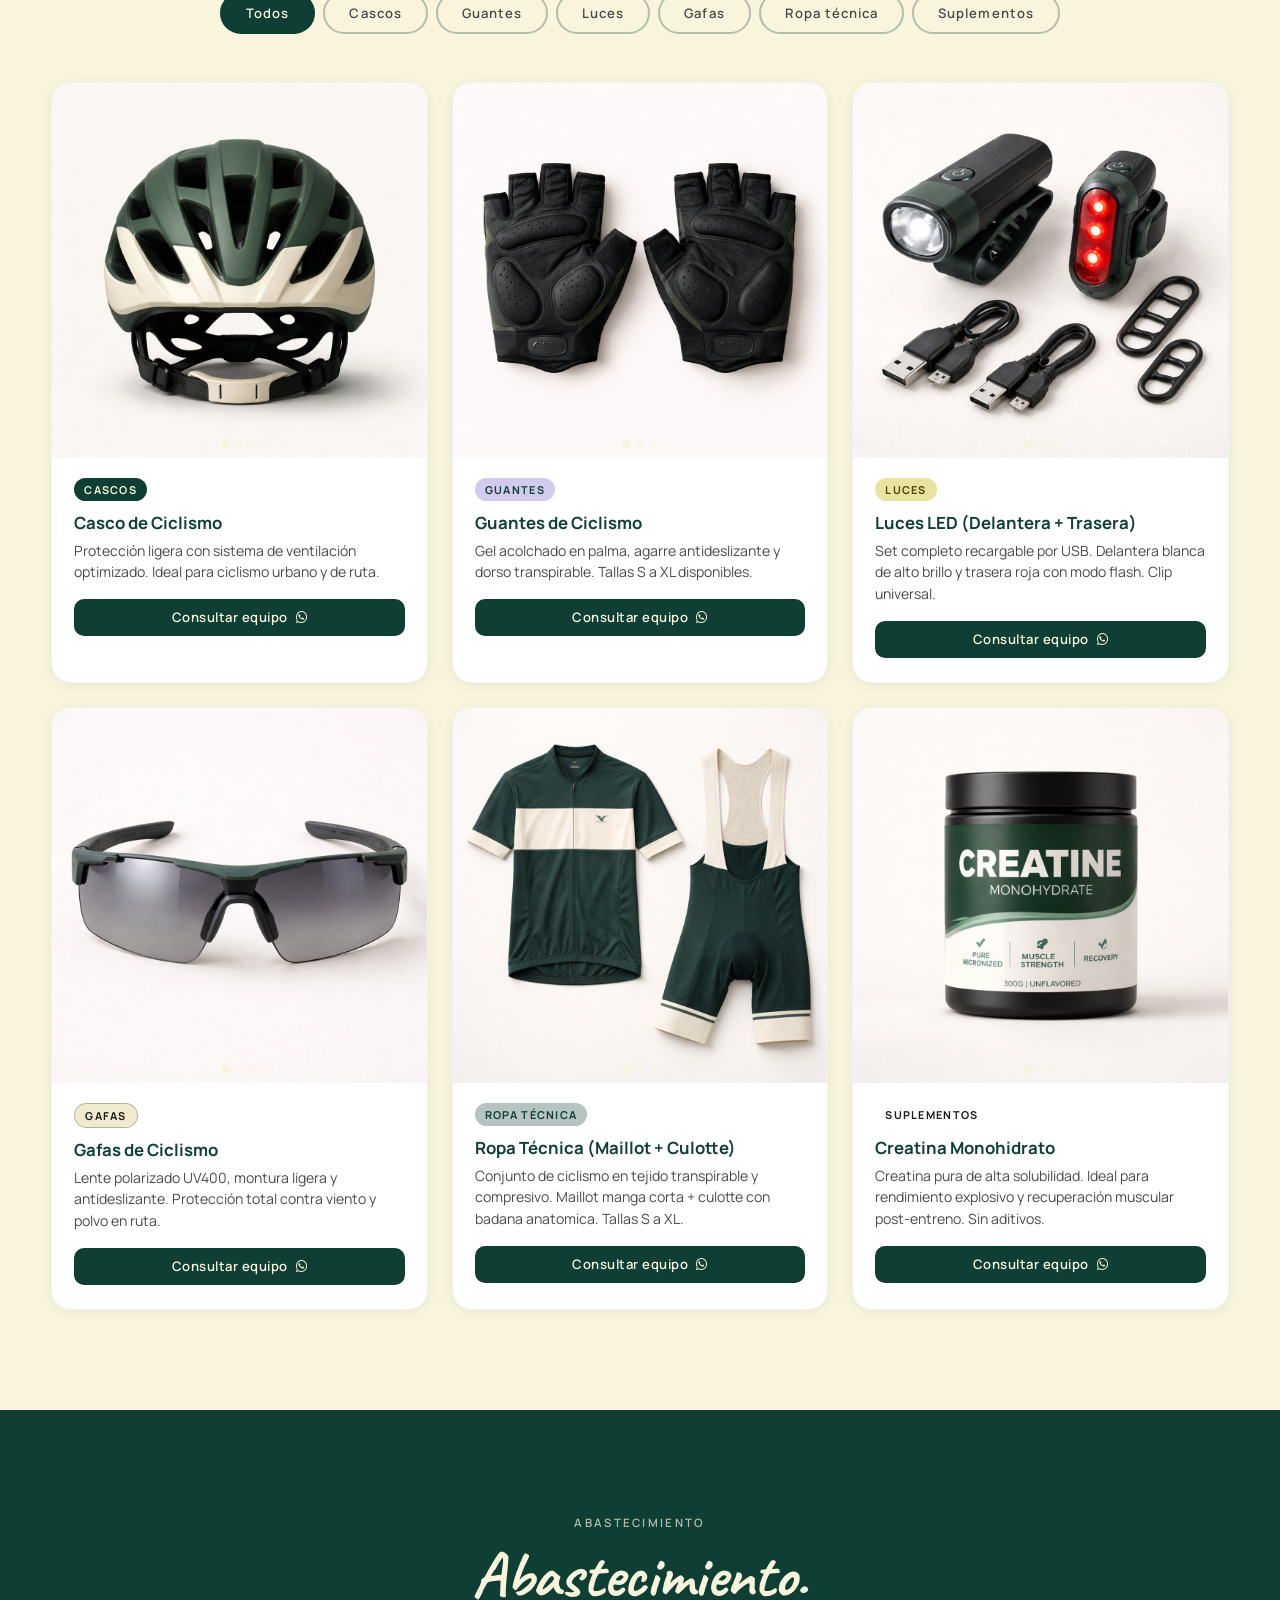
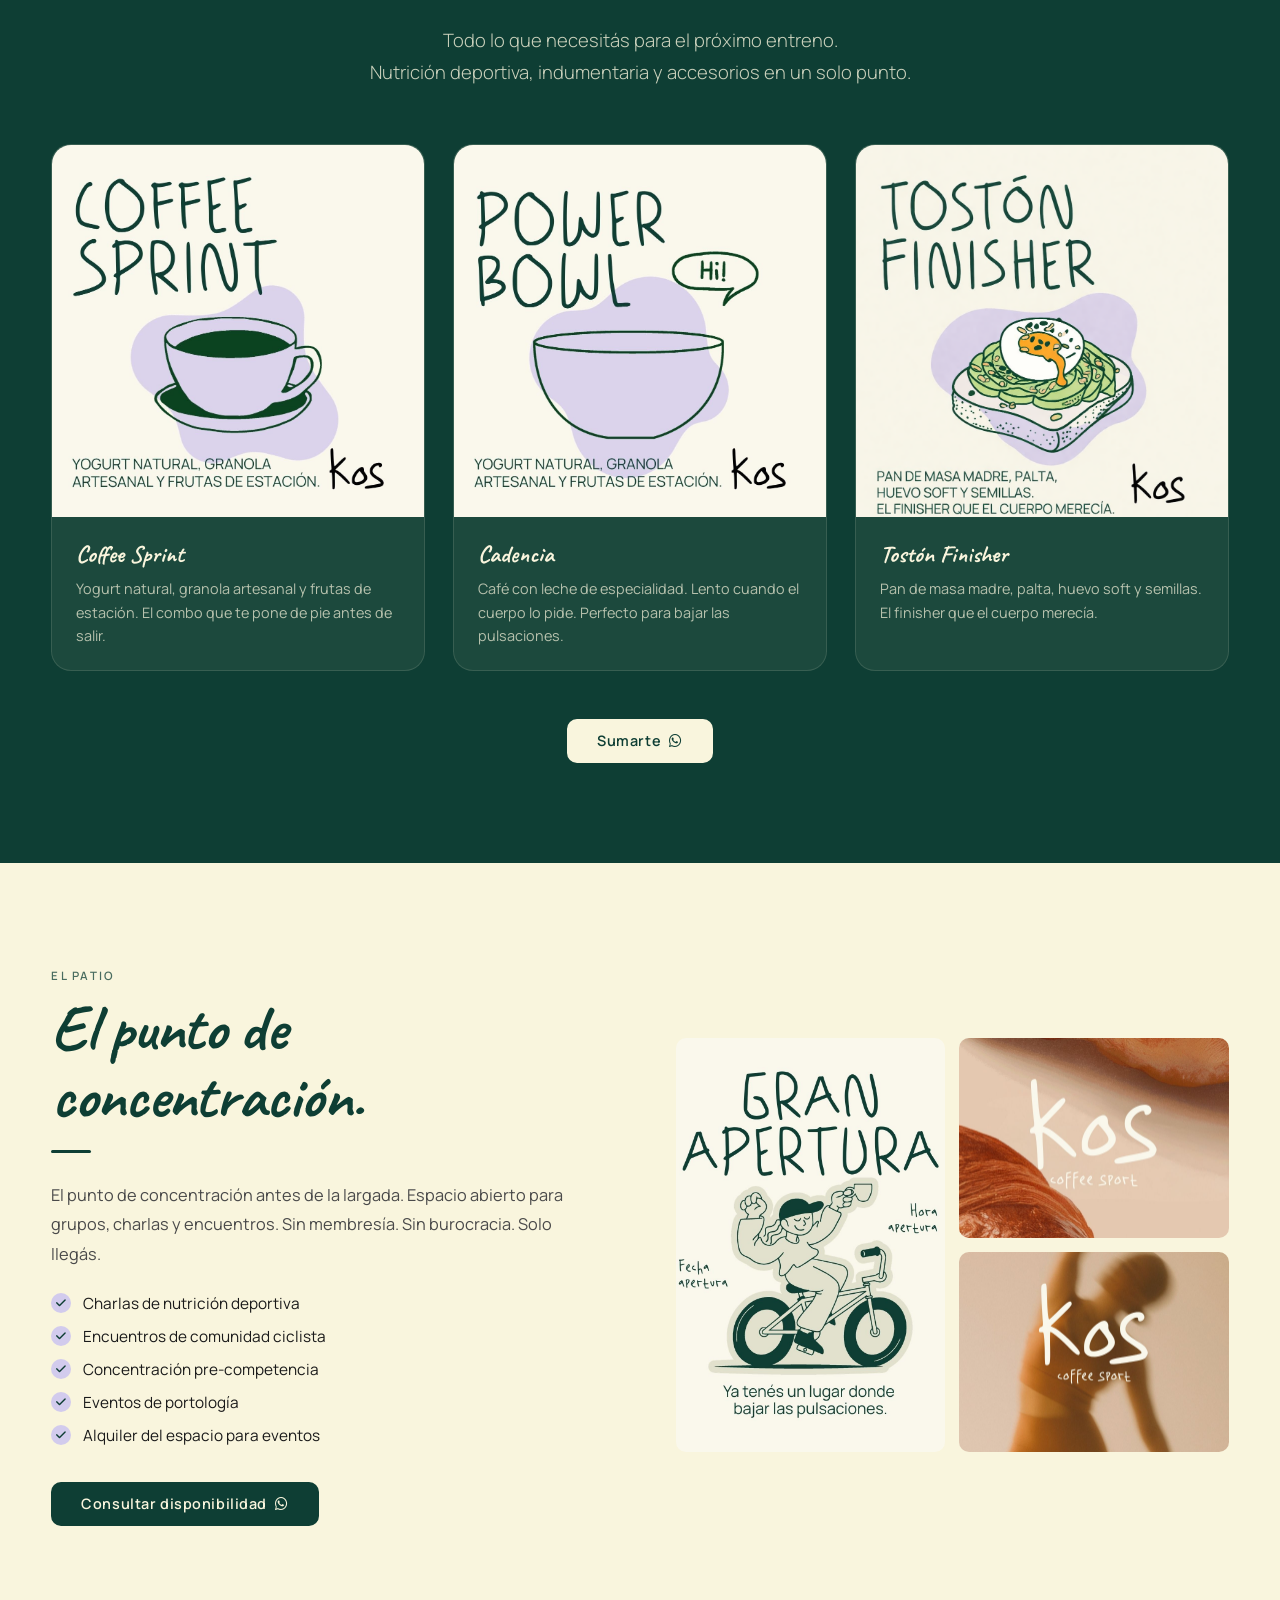
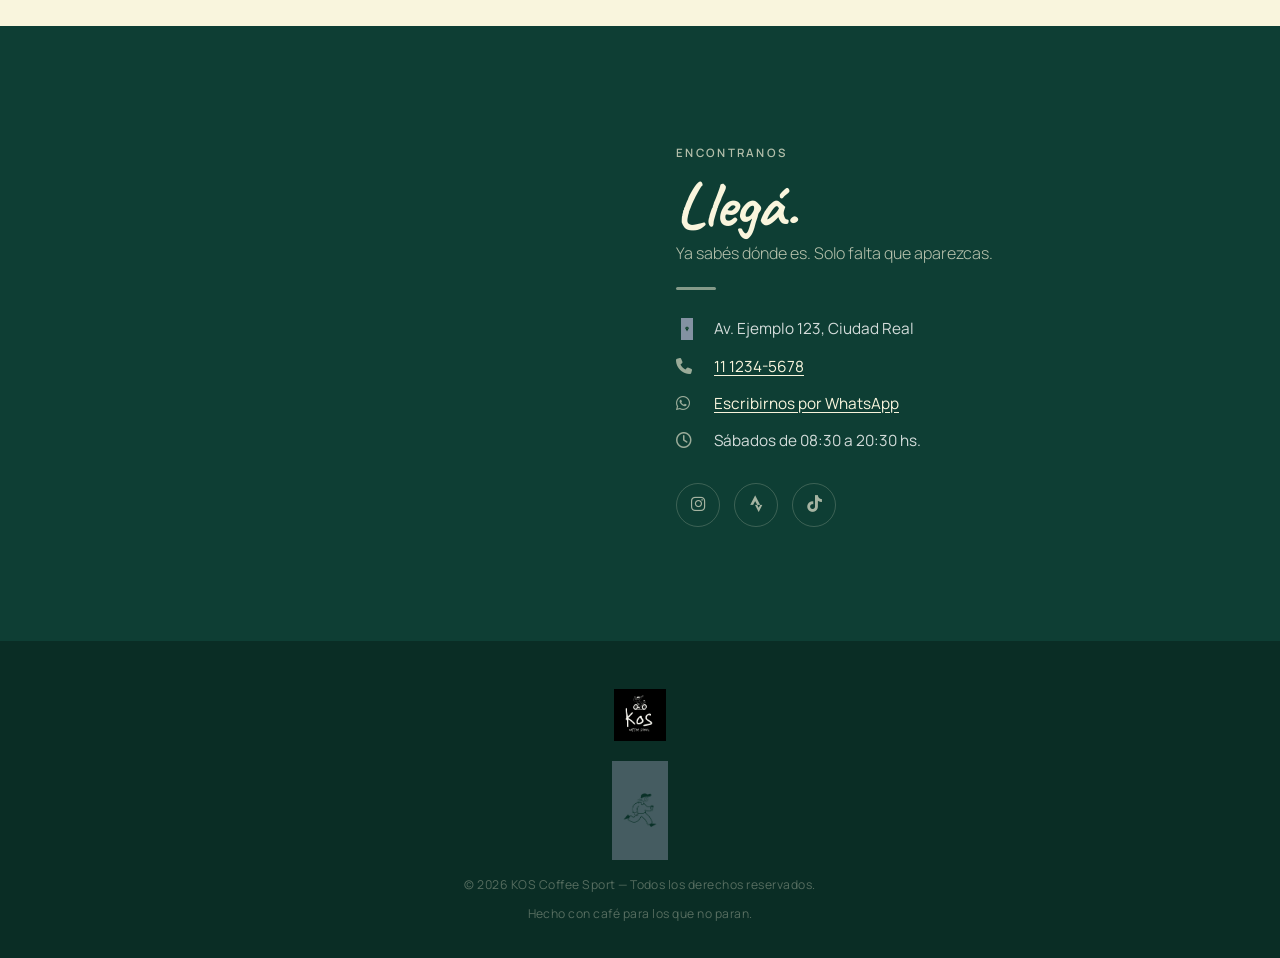
==== commit 4963bf70: "proyecto_actualizado" ====
--- a/cafeteria-deportiva/index.html
+++ b/cafeteria-deportiva/index.html
@@ -4,39 +4,38 @@
   <meta charset="UTF-8" />
   <meta name="viewport" content="width=device-width, initial-scale=1.0"/>
 
-  <!-- ░░ SEO — FRONT-003 ░░ -->
-  <title>KOS Coffee Corner — El café que te ganaste</title>
-  <meta name="description" content="KOS Coffee Corner: el refugio post-entrenamiento para ciclistas y deportistas. Café de especialidad, comida saludable y comunidad en un solo lugar."/>
+  <!-- ░░ SEO — v4.0 ░░ -->
+  <title>KOS Coffee Sport — Tu punto de llegada</title>
+  <meta name="description" content="KOS Coffee Sport: el punto de llegada para ciclistas y deportistas. Café de especialidad, zona de carga, tienda de ciclismo y comunidad en un solo lugar."/>
   <meta name="robots" content="index, follow"/>
   <meta property="og:type"        content="website"/>
-  <meta property="og:title"       content="KOS Coffee Corner — El café que te ganaste"/>
-  <meta property="og:description" content="Tu ritual de cierre después de entrenar. Café de especialidad y buena comida para los que no paran."/>
-  <meta property="og:image"       content="assets/images/hero-bg.jpg"/>
-  <meta property="og:url"         content="https://koscoffeecorner.com"/>
+  <meta property="og:title"       content="KOS Coffee Sport — Tu punto de llegada"/>
+  <meta property="og:description" content="Entrenar. Frenar. Café. Bienvenido a tu punto de llegada."/>
+  <meta property="og:image"       content="https://koscoffeesport.com.ar/assets/images/logo.png"/><!-- SEO-002: TODO confirmar URL absoluta real -->
+  <meta property="og:url"         content="https://koscoffeesport.com.ar"/><!-- SEO-001: TODO confirmar dominio real -->
   <meta property="og:locale"      content="es_AR"/>
   <meta name="twitter:card"       content="summary_large_image"/>
-  <meta name="twitter:title"      content="KOS Coffee Corner — El café que te ganaste"/>
-  <meta name="twitter:description"content="Tu ritual de cierre después de entrenar."/>
-  <meta name="twitter:image"      content="assets/images/hero-bg.jpg"/>
-
-  <!-- ░░ FAVICON — FRONT-002 ░░ -->
-  <!-- TODO: reemplazar con favicon real del cliente -->
+  <meta name="twitter:title"      content="KOS Coffee Sport — Tu punto de llegada"/>
+  <meta name="twitter:description"content="Entrenar. Frenar. Café."/>
+  <meta name="twitter:image"      content="https://koscoffeesport.com.ar/assets/images/logo.png"/>
+
+  <!-- ░░ FAVICON — FAV-001: pendiente ░░ -->
   <link rel="icon"             type="image/x-icon" href="assets/favicon.ico"/>
   <link rel="icon"             type="image/png" sizes="32x32" href="assets/favicon-32x32.png"/>
   <link rel="apple-touch-icon" sizes="180x180" href="assets/apple-touch-icon.png"/>
 
-  <!-- ░░ PRELOAD HERO — FRONT-005 (previene CLS) ░░ -->
-  <link rel="preload" as="image" href="assets/images/hero-bg.jpg"/>
-
-  <!-- ░░ SCHEMA.ORG LocalBusiness — FRONT-016 ░░ -->
+  <!-- ░░ PRELOAD HERO — PERF-001 ░░ -->
+  <link rel="preload" as="image" href="assets/images/hero-bg.jpg" fetchpriority="high"/>
+
+  <!-- ░░ SCHEMA.ORG LocalBusiness — v4.0 ░░ -->
   <script type="application/ld+json">
   {
     "@context": "https://schema.org",
     "@type": "CafeOrCoffeeShop",
-    "name": "KOS Coffee Corner",
-    "description": "El café que te ganaste. Refugio post-entrenamiento para deportistas.",
-    "url": "https://koscoffeecorner.com",
-    "telephone": "+5411123456789",
+    "name": "KOS Coffee Sport",
+    "description": "Tu punto de llegada. Café de especialidad, zona de carga y tienda de ciclismo para deportistas.",
+    "url": "https://koscoffeesport.com.ar",
+    "telephone": "+542604331727",
     "address": {
       "@type": "PostalAddress",
       "streetAddress": "Av. Ejemplo 123",
@@ -54,36 +53,49 @@
     "servesCuisine": "Café de especialidad",
     "priceRange": "$$",
     "sameAs": [
-      "https://www.instagram.com/koscoffeecorner",
-      "https://www.facebook.com/koscoffeecorner"
+      "https://www.instagram.com/koscoffeesport"
     ]
   }
   </script>
 
-  <!-- ░░ TIPOGRAFÍAS ░░ -->
+  <!-- ░░ TIPOGRAFÍAS — v4.0 ░░
+       Manrope: tipografía principal oficial (Brand Book)
+       Caveat:  aproximación a Jelek Type hasta tener el archivo de fuente
+       Dancing Script: aproximación a UT Breado Script
+       NOTA: reemplazar Caveat y Dancing Script con los archivos de fuente
+             oficiales Jelek Type y UT Breado Script cuando estén disponibles.
+  ░░ -->
   <link rel="preconnect" href="https://fonts.googleapis.com"/>
   <link rel="preconnect" href="https://fonts.gstatic.com" crossorigin/>
-  <link href="https://fonts.googleapis.com/css2?family=Oswald:wght@400;500;600;700&family=Lora:ital,wght@0,400;0,500;1,400&family=Montserrat:wght@300;400;500;600&display=swap" rel="stylesheet"/>
+  <link href="https://fonts.googleapis.com/css2?family=Manrope:wght@300;400;500;600;700;800&family=Caveat:wght@500;600;700&family=Dancing+Script:wght@600;700&display=swap" rel="stylesheet"/>
   <link rel="stylesheet" href="https://cdnjs.cloudflare.com/ajax/libs/font-awesome/6.5.0/css/all.min.css"/>
   <link rel="stylesheet" href="css/styles.css"/>
   <link rel="stylesheet" href="css/animations.css"/>
 </head>
 <body>
 
-  <!-- ░░ NAVBAR — FRONT-001 ░░ -->
+  <!-- ░░ NAVBAR — v4.0 ░░ -->
   <header class="navbar" id="navbar">
     <div class="container navbar__inner">
-      <a href="#inicio" class="navbar__logo" aria-label="KOS Coffee Corner — inicio">
-        <span class="logo-text">Kos</span>
-        <span class="logo-sub">Coffee Corner</span>
+      <!-- LOGO-001: logo actualizado — usa logo-negro.png sobre fondo claro -->
+      <!-- JS cambia a logo-blanco.png cuando navbar--scrolled está activo -->
+      <a href="#inicio" class="navbar__logo" aria-label="KOS Coffee Sport — inicio">
+        <img
+          src="assets/images/logo-negro.png"
+          alt="KOS Coffee Sport"
+          class="navbar__logo-img"
+          id="navLogo"
+          width="120"
+          height="48"
+        />
       </a>
       <nav class="navbar__nav" id="navMenu" aria-label="Navegación principal">
         <ul class="navbar__list">
-          <li><a href="#inicio"   class="navbar__link">Inicio</a></li>
-          <li><a href="#nosotros" class="navbar__link">Nosotros</a></li>
-          <li><a href="#menu"     class="navbar__link">Menú</a></li>
-          <li><a href="#club"     class="navbar__link">Club</a></li>
-          <li><a href="#contacto" class="navbar__link">Contacto</a></li>
+          <li><a href="#manifiesto"     class="navbar__link">El Manifiesto</a></li>
+          <li><a href="#servicios"      class="navbar__link">Servicios</a></li>
+          <li><a href="#tienda"         class="navbar__link">Tienda</a></li>
+          <li><a href="#abastecimiento" class="navbar__link">Abastecimiento</a></li>
+          <li><a href="#contacto"       class="navbar__link">Contacto</a></li>
         </ul>
       </nav>
       <button
@@ -100,186 +112,469 @@
     </div>
   </header>
 
-  <!-- ░░ HERO ░░ -->
-  <!-- FRONT-004: .hero__content sin clase .reveal — visible aunque JS falle -->
+  <!-- ░░ HERO — #inicio ░░ -->
+  <!-- FRONT-004: .hero__content sin .reveal — visible aunque JS falle -->
   <section class="hero" id="inicio">
     <div class="hero__overlay"></div>
     <div class="hero__content">
-      <p class="hero__eyebrow">KOS Coffee Corner</p>
-      <h1 class="hero__title">El café que<br><em>te ganaste.</em></h1>
-      <p class="hero__sub">Tu ritual de cierre después de entrenar.</p>
-      <!-- FRONT-013: botón apunta a #contacto con texto correcto -->
-      <a href="#contacto" class="btn btn--primary">Encontrá tu lugar <i class="fas fa-arrow-right"></i></a>
+      <p class="hero__eyebrow">KOS Coffee Sport</p>
+      <h1 class="hero__title">Tu punto<br>de llegada.</h1>
+      <p class="hero__script">Entrenar. Frenar. Café.</p>
+      <p class="hero__sub">No importa cuántos kilómetros quedan en las piernas.<br>Acá se para. Acá se recupera. Acá sos parte.</p>
+      <div class="hero__ctas">
+        <a href="#manifiesto"  class="btn btn--cream">Llegar</a>
+        <a href="#servicios"   class="btn btn--outline-cream">Ver servicios</a>
+      </div>
+    </div>
+    <div class="hero__illustration" aria-hidden="true">
+      <img
+        src="assets/images/about.jpg"
+        alt=""
+        width="320"
+        height="400"
+        loading="eager"
+      />
     </div>
     <div class="hero__scroll-hint" aria-hidden="true">
       <span></span>
     </div>
   </section>
 
-  <!-- ░░ BIENVENIDA ░░ -->
-  <section class="welcome" id="nosotros">
-    <div class="container welcome__grid">
-      <div class="welcome__text reveal-left">
-        <span class="section-tag">Punto de llegada</span>
-        <h2 class="section-title">Bienvenido a tu<br>punto de llegada.</h2>
+  <!-- ░░ EL MANIFIESTO — #manifiesto ░░ -->
+  <section class="manifiesto" id="manifiesto">
+    <div class="container manifiesto__grid">
+      <div class="manifiesto__text reveal-left">
+        <span class="section-tag">El Manifiesto</span>
+        <h2 class="section-title">No importa<br>por dónde viniste.</h2>
         <div class="divider"></div>
-        <p>No importa por dónde viniste, ni cuántos kilómetros marcó tu reloj hoy. Lo que importa es que ya estás acá.</p>
-        <p>Entendemos que el esfuerzo no termina cuando se detiene el cronómetro; termina cuando encontrás el lugar donde recuperar el aliento.</p>
-        <!-- FRONT-012: clase compuesta, sin !important en CSS -->
-        <p class="welcome__highlight">Somos el refugio oficial de los que se atreven a moverse.</p>
-      </div>
-      <div class="welcome__image reveal-right">
-        <div class="welcome__img-frame">
-          <!-- FRONT-011: width/height explícitos previenen CLS (ratio 4:5) -->
+        <blockquote class="manifiesto__quote">
+          "No importa por dónde viniste, ni cuántos kilómetros marcó tu reloj hoy.
+           Lo que importa es que ya estás acá."
+        </blockquote>
+        <p>Entendemos que el esfuerzo no termina cuando se detiene el cronómetro. Termina cuando encontrás el lugar donde recuperar el aliento.</p>
+        <p class="manifiesto__highlight">Entrenar. Frenar. Café. Bienvenido a tu punto de llegada.</p>
+        <div class="manifiesto__valores">
+          <div class="valor">
+            <span class="valor__titulo">Nobleza</span>
+            <span class="valor__desc">Materia prima real. Sin adornos innecesarios.</span>
+          </div>
+          <div class="valor">
+            <span class="valor__titulo">Resiliencia</span>
+            <span class="valor__desc">Cada kilómetro cuenta. Honramos la disciplina.</span>
+          </div>
+          <div class="valor">
+            <span class="valor__titulo">Pertenencia</span>
+            <span class="valor__desc">Club sin membresía. Hogar fuera de casa.</span>
+          </div>
+        </div>
+      </div>
+      <div class="manifiesto__image reveal-right">
+        <div class="manifiesto__img-frame">
           <img
-            src="assets/images/about.jpg"
-            alt="Ciclista disfrutando un café en KOS Coffee Corner"
-            width="800"
-            height="1000"
+            src="assets/images/about-runner.jpg"
+            alt="Ciclista KOS corriendo con café"
+            width="700"
+            height="880"
             loading="lazy"
           />
         </div>
-        <div class="welcome__badge">
-          <i class="fas fa-mug-hot"></i>
-          <span>Post-entreno<br>perfecto</span>
+        <div class="manifiesto__badge">
+          <img
+            src="assets/images/icon-hi.jpg"
+            alt=""
+            width="48"
+            height="48"
+            aria-hidden="true"
+          />
+          <span>Te estábamos<br>esperando.</span>
         </div>
       </div>
     </div>
   </section>
 
-  <!-- ░░ MENÚ DESTACADO ░░ -->
-  <section class="menu-section" id="menu">
-    <div class="menu-section__bg"></div>
+  <!-- ░░ SERVICIOS — #servicios ░░ -->
+  <section class="servicios" id="servicios">
     <div class="container">
       <div class="section-header reveal">
-        <span class="section-tag">Combustible destacado</span>
-        <h2 class="section-title">Lo que tu cuerpo<br>está pidiendo.</h2>
-      </div>
-
-      <div class="menu-grid">
-
-        <article class="menu-card reveal-up" style="--delay: 0.1s">
-          <div class="menu-card__img-wrap">
-            <!-- FRONT-011: dimensiones explícitas (ratio 1:1) -->
-            <!-- FRONT-006: extensión normalizada a .jpg → renombrar archivo físico -->
+        <span class="section-tag">Servicios</span>
+        <h2 class="section-title">Tu punto de llegada.</h2>
+        <p class="section-lead">Bajá las pulsaciones. Recuperá.<br>Este es tu lugar.</p>
+      </div>
+
+      <div class="servicios__grid">
+
+        <!-- SERVICIO 1: Zona de Carga -->
+        <article class="servicio-card reveal-up" style="--delay: 0.0s">
+          <div class="servicio-card__icon">
+            <img
+              src="assets/images/icon-coffee.jpg"
+              alt=""
+              width="80"
+              height="80"
+              loading="lazy"
+              aria-hidden="true"
+            />
+          </div>
+          <div class="servicio-card__body">
+            <h3 class="servicio-card__title">Zona de Carga</h3>
+            <p class="servicio-card__sub">Come. Hidratate. Recupérate.</p>
+            <p class="servicio-card__text">Food y bebidas de calidad antes y después del entrenamiento. Vestuario disponible para que salgas como llegaste.</p>
+          </div>
+        </article>
+
+        <!-- SERVICIO 2: Tienda KOS -->
+        <article class="servicio-card reveal-up" style="--delay: 0.1s">
+          <div class="servicio-card__icon servicio-card__icon--store">
+            <i class="fas fa-bicycle" aria-hidden="true"></i>
+          </div>
+          <div class="servicio-card__body">
+            <h3 class="servicio-card__title">Tienda KOS</h3>
+            <p class="servicio-card__sub">Equipamiento para seguir rodando.</p>
+            <p class="servicio-card__text">Guantes, cascos y accesorios seleccionados para ciclistas. Sin apuro de compra. ¿Te interesa algo? Lo separamos.</p>
+            <a href="#tienda" class="btn btn--green btn--sm">Consultar equipo <i class="fab fa-whatsapp"></i></a>
+          </div>
+        </article>
+
+        <!-- SERVICIO 3: El Checkpoint -->
+        <article class="servicio-card reveal-up" style="--delay: 0.2s">
+          <div class="servicio-card__icon">
+            <img
+              src="assets/images/icon-hi.jpg"
+              alt=""
+              width="80"
+              height="80"
+              loading="lazy"
+              aria-hidden="true"
+            />
+          </div>
+          <div class="servicio-card__body">
+            <h3 class="servicio-card__title">El Checkpoint</h3>
+            <p class="servicio-card__sub">No tenés que consumir. Solo llegar.</p>
+            <p class="servicio-card__text">Este es el punto donde todos paramos. TV, buena música y gente que entiende de lo que hablás. La comunidad no requiere membresía.</p>
+          </div>
+        </article>
+
+        <!-- SERVICIO 4: Service Técnico -->
+        <article class="servicio-card reveal-up" style="--delay: 0.3s">
+          <div class="servicio-card__icon servicio-card__icon--tools">
+            <i class="fas fa-tools" aria-hidden="true"></i>
+          </div>
+          <div class="servicio-card__body">
+            <h3 class="servicio-card__title">Service Técnico</h3>
+            <p class="servicio-card__sub">Tu bici también merece un descanso.</p>
+            <p class="servicio-card__text">Cambio de cubiertas, inflado y ajuste básico post-competencia. Lista para la próxima salida.</p>
+          </div>
+        </article>
+
+      </div>
+    </div>
+  </section>
+
+  <!-- ░░ TIENDA — #tienda ░░ -->
+  <section class="tienda" id="tienda">
+    <div class="container">
+      <div class="section-header reveal">
+        <span class="section-tag">Equipamiento</span>
+        <h2 class="section-title">Equipamiento.</h2>
+        <p class="section-lead">Sin apuro de compra. Sin presión.<br>Explorá, consultá y decidís cuando querés.</p>
+      </div>
+
+      <!-- Tabs de filtro -->
+      <div class="tienda__tabs" role="tablist" aria-label="Filtrar productos">
+        <button class="tienda__tab is-active" data-filter="todos"        role="tab" aria-selected="true" >Todos</button>
+        <button class="tienda__tab"            data-filter="cascos"      role="tab" aria-selected="false">Cascos</button>
+        <button class="tienda__tab"            data-filter="guantes"     role="tab" aria-selected="false">Guantes</button>
+        <button class="tienda__tab"            data-filter="luces"       role="tab" aria-selected="false">Luces</button>
+        <button class="tienda__tab"            data-filter="gafas"       role="tab" aria-selected="false">Gafas</button>
+        <button class="tienda__tab"            data-filter="ropa"        role="tab" aria-selected="false">Ropa técnica</button>
+        <button class="tienda__tab"            data-filter="suplementos" role="tab" aria-selected="false">Suplementos</button>
+      </div>
+
+      <div class="tienda__grid" id="tiendaGrid">
+
+        <!-- ── CASCO ──────────────────────────────────────────── -->
+        <article class="tienda__card reveal-up" data-category="cascos" style="--delay:0.0s">
+          <div class="tienda__carousel" data-index="0">
+            <div class="tienda__carousel-track">
+              <img src="assets/images/tienda/casco-01.jpg" alt="Casco de ciclismo — vista frontal"        width="800" height="800" loading="lazy"/>
+              <img src="assets/images/tienda/casco-02.jpg" alt="Casco de ciclismo — vista lateral"        width="800" height="800" loading="lazy"/>
+              <img src="assets/images/tienda/casco-03.jpg" alt="Casco de ciclismo — detalle ventilación"  width="800" height="800" loading="lazy"/>
+            </div>
+            <button class="tienda__carousel-btn tienda__carousel-btn--prev js-carousel-prev" aria-label="Imagen anterior"><i class="fas fa-chevron-left"></i></button>
+            <button class="tienda__carousel-btn tienda__carousel-btn--next js-carousel-next" aria-label="Imagen siguiente"><i class="fas fa-chevron-right"></i></button>
+            <div class="tienda__carousel-dots">
+              <span class="tienda__dot is-active" data-dot="0"></span>
+              <span class="tienda__dot"            data-dot="1"></span>
+              <span class="tienda__dot"            data-dot="2"></span>
+            </div>
+          </div>
+          <div class="tienda__card-body">
+            <span class="tienda__badge tienda__badge--cascos">Cascos</span>
+            <h3 class="tienda__product-name">Casco de Ciclismo</h3>
+            <p class="tienda__product-desc">Protección ligera con sistema de ventilación optimizado. Ideal para ciclismo urbano y de ruta.</p>
+            <a href="#" class="btn btn--green btn--sm tienda__btn-wa js-wa-product" data-product="Casco de Ciclismo" aria-label="Consultar por Casco de Ciclismo en WhatsApp">Consultar equipo <i class="fab fa-whatsapp"></i></a>
+          </div>
+        </article>
+
+        <!-- ── GUANTES ─────────────────────────────────────────── -->
+        <article class="tienda__card reveal-up" data-category="guantes" style="--delay:0.1s">
+          <div class="tienda__carousel" data-index="0">
+            <div class="tienda__carousel-track">
+              <img src="assets/images/tienda/guantes-01.jpg" alt="Guantes de ciclismo — vista palmar"  width="800" height="800" loading="lazy"/>
+              <img src="assets/images/tienda/guantes-02.jpg" alt="Guantes de ciclismo — vista dorsal"  width="800" height="800" loading="lazy"/>
+              <img src="assets/images/tienda/guantes-03.jpg" alt="Guantes de ciclismo — detalle grip"  width="800" height="800" loading="lazy"/>
+            </div>
+            <button class="tienda__carousel-btn tienda__carousel-btn--prev js-carousel-prev" aria-label="Imagen anterior"><i class="fas fa-chevron-left"></i></button>
+            <button class="tienda__carousel-btn tienda__carousel-btn--next js-carousel-next" aria-label="Imagen siguiente"><i class="fas fa-chevron-right"></i></button>
+            <div class="tienda__carousel-dots">
+              <span class="tienda__dot is-active" data-dot="0"></span>
+              <span class="tienda__dot"            data-dot="1"></span>
+              <span class="tienda__dot"            data-dot="2"></span>
+            </div>
+          </div>
+          <div class="tienda__card-body">
+            <span class="tienda__badge tienda__badge--guantes">Guantes</span>
+            <h3 class="tienda__product-name">Guantes de Ciclismo</h3>
+            <p class="tienda__product-desc">Gel acolchado en palma, agarre antideslizante y dorso transpirable. Tallas S a XL disponibles.</p>
+            <a href="#" class="btn btn--green btn--sm tienda__btn-wa js-wa-product" data-product="Guantes de Ciclismo" aria-label="Consultar por Guantes de Ciclismo en WhatsApp">Consultar equipo <i class="fab fa-whatsapp"></i></a>
+          </div>
+        </article>
+
+        <!-- ── LUCES ───────────────────────────────────────────── -->
+        <article class="tienda__card reveal-up" data-category="luces" style="--delay:0.2s">
+          <div class="tienda__carousel" data-index="0">
+            <div class="tienda__carousel-track">
+              <img src="assets/images/tienda/luces-01.jpg" alt="Set de luces para bicicleta — vista general"  width="800" height="800" loading="lazy"/>
+              <img src="assets/images/tienda/luces-02.jpg" alt="Luz delantera LED — detalle montaje"           width="800" height="800" loading="lazy"/>
+              <img src="assets/images/tienda/luces-03.jpg" alt="Luz trasera LED roja — en uso nocturno"        width="800" height="800" loading="lazy"/>
+            </div>
+            <button class="tienda__carousel-btn tienda__carousel-btn--prev js-carousel-prev" aria-label="Imagen anterior"><i class="fas fa-chevron-left"></i></button>
+            <button class="tienda__carousel-btn tienda__carousel-btn--next js-carousel-next" aria-label="Imagen siguiente"><i class="fas fa-chevron-right"></i></button>
+            <div class="tienda__carousel-dots">
+              <span class="tienda__dot is-active" data-dot="0"></span>
+              <span class="tienda__dot"            data-dot="1"></span>
+              <span class="tienda__dot"            data-dot="2"></span>
+            </div>
+          </div>
+          <div class="tienda__card-body">
+            <span class="tienda__badge tienda__badge--luces">Luces</span>
+            <h3 class="tienda__product-name">Luces LED (Delantera + Trasera)</h3>
+            <p class="tienda__product-desc">Set completo recargable por USB. Delantera blanca de alto brillo y trasera roja con modo flash. Clip universal.</p>
+            <a href="#" class="btn btn--green btn--sm tienda__btn-wa js-wa-product" data-product="Set de Luces LED (Delantera + Trasera)" aria-label="Consultar por Luces LED en WhatsApp">Consultar equipo <i class="fab fa-whatsapp"></i></a>
+          </div>
+        </article>
+
+        <!-- ── GAFAS ───────────────────────────────────────────── -->
+        <article class="tienda__card reveal-up" data-category="gafas" style="--delay:0.3s">
+          <div class="tienda__carousel" data-index="0">
+            <div class="tienda__carousel-track">
+              <img src="assets/images/tienda/gafas-01.jpg" alt="Gafas de ciclismo — vista frontal"  width="800" height="800" loading="lazy"/>
+              <img src="assets/images/tienda/gafas-02.jpg" alt="Gafas de ciclismo — vista lateral"  width="800" height="800" loading="lazy"/>
+              <img src="assets/images/tienda/gafas-03.jpg" alt="Gafas de ciclismo — detalle lente"  width="800" height="800" loading="lazy"/>
+            </div>
+            <button class="tienda__carousel-btn tienda__carousel-btn--prev js-carousel-prev" aria-label="Imagen anterior"><i class="fas fa-chevron-left"></i></button>
+            <button class="tienda__carousel-btn tienda__carousel-btn--next js-carousel-next" aria-label="Imagen siguiente"><i class="fas fa-chevron-right"></i></button>
+            <div class="tienda__carousel-dots">
+              <span class="tienda__dot is-active" data-dot="0"></span>
+              <span class="tienda__dot"            data-dot="1"></span>
+              <span class="tienda__dot"            data-dot="2"></span>
+            </div>
+          </div>
+          <div class="tienda__card-body">
+            <span class="tienda__badge tienda__badge--gafas">Gafas</span>
+            <h3 class="tienda__product-name">Gafas de Ciclismo</h3>
+            <p class="tienda__product-desc">Lente polarizado UV400, montura ligera y antideslizante. Protección total contra viento y polvo en ruta.</p>
+            <a href="#" class="btn btn--green btn--sm tienda__btn-wa js-wa-product" data-product="Gafas de Ciclismo" aria-label="Consultar por Gafas de Ciclismo en WhatsApp">Consultar equipo <i class="fab fa-whatsapp"></i></a>
+          </div>
+        </article>
+
+        <!-- ── ROPA TÉCNICA ────────────────────────────────────── -->
+        <article class="tienda__card reveal-up" data-category="ropa" style="--delay:0.4s">
+          <div class="tienda__carousel" data-index="0">
+            <div class="tienda__carousel-track">
+              <img src="assets/images/tienda/ropa-01.jpg" alt="Conjunto ciclismo maillot y culotte — vista frontal"  width="800" height="800" loading="lazy"/>
+              <img src="assets/images/tienda/ropa-02.jpg" alt="Maillot técnico — detalle tejido transpirable"         width="800" height="800" loading="lazy"/>
+              <img src="assets/images/tienda/ropa-03.jpg" alt="Culotte con badana — detalle costura"                  width="800" height="800" loading="lazy"/>
+            </div>
+            <button class="tienda__carousel-btn tienda__carousel-btn--prev js-carousel-prev" aria-label="Imagen anterior"><i class="fas fa-chevron-left"></i></button>
+            <button class="tienda__carousel-btn tienda__carousel-btn--next js-carousel-next" aria-label="Imagen siguiente"><i class="fas fa-chevron-right"></i></button>
+            <div class="tienda__carousel-dots">
+              <span class="tienda__dot is-active" data-dot="0"></span>
+              <span class="tienda__dot"            data-dot="1"></span>
+              <span class="tienda__dot"            data-dot="2"></span>
+            </div>
+          </div>
+          <div class="tienda__card-body">
+            <span class="tienda__badge tienda__badge--ropa">Ropa técnica</span>
+            <h3 class="tienda__product-name">Ropa Técnica (Maillot + Culotte)</h3>
+            <p class="tienda__product-desc">Conjunto de ciclismo en tejido transpirable y compresivo. Maillot manga corta + culotte con badana anatomica. Tallas S a XL.</p>
+            <a href="#" class="btn btn--green btn--sm tienda__btn-wa js-wa-product" data-product="Ropa Técnica (Maillot + Culotte)" aria-label="Consultar por Ropa Técnica en WhatsApp">Consultar equipo <i class="fab fa-whatsapp"></i></a>
+          </div>
+        </article>
+
+        <!-- ── SUPLEMENTOS ────────────────────────────────────── -->
+        <article class="tienda__card reveal-up" data-category="suplementos" style="--delay:0.5s">
+          <div class="tienda__carousel" data-index="0">
+            <div class="tienda__carousel-track">
+              <img src="assets/images/tienda/creatina-01.jpg" alt="Creatina monohidrato — presentación tarro"  width="800" height="800" loading="lazy"/>
+              <img src="assets/images/tienda/creatina-02.jpg" alt="Creatina monohidrato — detalle etiqueta"    width="800" height="800" loading="lazy"/>
+              <img src="assets/images/tienda/creatina-03.jpg" alt="Creatina monohidrato — dosis y uso"         width="800" height="800" loading="lazy"/>
+            </div>
+            <button class="tienda__carousel-btn tienda__carousel-btn--prev js-carousel-prev" aria-label="Imagen anterior"><i class="fas fa-chevron-left"></i></button>
+            <button class="tienda__carousel-btn tienda__carousel-btn--next js-carousel-next" aria-label="Imagen siguiente"><i class="fas fa-chevron-right"></i></button>
+            <div class="tienda__carousel-dots">
+              <span class="tienda__dot is-active" data-dot="0"></span>
+              <span class="tienda__dot"            data-dot="1"></span>
+              <span class="tienda__dot"            data-dot="2"></span>
+            </div>
+          </div>
+          <div class="tienda__card-body">
+            <span class="tienda__badge tienda__badge--suplementos">Suplementos</span>
+            <h3 class="tienda__product-name">Creatina Monohidrato</h3>
+            <p class="tienda__product-desc">Creatina pura de alta solubilidad. Ideal para rendimiento explosivo y recuperación muscular post-entreno. Sin aditivos.</p>
+            <a href="#" class="btn btn--green btn--sm tienda__btn-wa js-wa-product" data-product="Creatina Monohidrato" aria-label="Consultar por Creatina Monohidrato en WhatsApp">Consultar equipo <i class="fab fa-whatsapp"></i></a>
+          </div>
+        </article>
+
+      </div><!-- /tienda__grid -->
+    </div>
+  </section>
+
+  <!-- ░░ ABASTECIMIENTO — #abastecimiento ░░ -->
+  <section class="abastecimiento" id="abastecimiento">
+    <div class="container">
+      <div class="section-header reveal">
+        <span class="section-tag section-tag--cream">Abastecimiento</span>
+        <h2 class="section-title section-title--cream">Abastecimiento.</h2>
+        <p class="section-lead section-lead--cream">Todo lo que necesitás para el próximo entreno.<br>Nutrición deportiva, indumentaria y accesorios en un solo punto.</p>
+      </div>
+      <div class="abastecimiento__grid">
+
+        <article class="abastecimiento__card reveal-up" style="--delay: 0.0s">
+          <div class="abastecimiento__img-wrap">
             <img
               src="assets/images/menu-item-1.jpg"
-              alt="El Sprint — espresso corto e intenso"
-              width="400"
-              height="400"
+              alt="Espresso KOS"
+              width="500"
+              height="500"
               loading="lazy"
             />
-            <div class="menu-card__badge">Favorito</div>
-          </div>
-          <div class="menu-card__body">
-            <h3>El Sprint</h3>
-            <p>Corto, intenso, para los que no se detienen.</p>
-            <!-- FRONT-008: precio visible en card -->
-            <span class="menu-card__price">$850</span>
-          </div>
-        </article>
-
-        <article class="menu-card menu-card--featured reveal-up" style="--delay: 0.2s">
-          <div class="menu-card__img-wrap">
-            <!-- FRONT-006: extensión normalizada a .jpg → renombrar archivo físico -->
+          </div>
+          <div class="abastecimiento__body">
+            <h3>Coffee Sprint</h3>
+            <p>Yogurt natural, granola artesanal y frutas de estación. El combo que te pone de pie antes de salir.</p>
+          </div>
+        </article>
+
+        <article class="abastecimiento__card reveal-up" style="--delay: 0.1s">
+          <div class="abastecimiento__img-wrap">
             <img
-              src="assets/images/menu-item-2.png"
-              alt="Cadencia Plana — café equilibrado"
-              width="400"
-              height="400"
+              src="assets/images/menu-item-2.jpg"
+              alt="Latte KOS"
+              width="500"
+              height="500"
               loading="lazy"
             />
           </div>
-          <div class="menu-card__body">
-            <h3>Cadencia Plana</h3>
-            <p>Equilibrio perfecto entre fuerza y suavidad.</p>
-            <span class="menu-card__price">$1.100</span>
-          </div>
-        </article>
-
-        <article class="menu-card reveal-up" style="--delay: 0.3s">
-          <div class="menu-card__img-wrap">
-            <!-- FRONT-006: extensión normalizada a .jpg → renombrar archivo físico -->
+          <div class="abastecimiento__body">
+            <h3>Cadencia</h3>
+            <p>Café con leche de especialidad. Lento cuando el cuerpo lo pide. Perfecto para bajar las pulsaciones.</p>
+          </div>
+        </article>
+
+        <article class="abastecimiento__card reveal-up" style="--delay: 0.2s">
+          <div class="abastecimiento__img-wrap">
             <img
-              src="assets/images/menu-item-3.png"
-              alt="Tostón Finisher — pan de masa madre con palta y huevo"
-              width="400"
-              height="400"
+              src="assets/images/menu-item-3.jpg"
+              alt="Tostón Finisher KOS"
+              width="500"
+              height="500"
               loading="lazy"
             />
           </div>
-          <div class="menu-card__body">
+          <div class="abastecimiento__body">
             <h3>Tostón Finisher</h3>
-            <p><em>Pan de masa madre, palta, huevo soft y semillas.</em></p>
-            <span class="menu-card__price">$1.800</span>
-          </div>
-        </article>
-
-      </div>
-
-      <!-- FRONT-013: texto corregido — ya no dice "Ver menú completo" apuntando a #contacto -->
-      <div class="menu-cta reveal">
-        <a href="#contacto" class="btn btn--outline">Contactanos <i class="fas fa-arrow-right"></i></a>
+            <p>Pan de masa madre, palta, huevo soft y semillas. El finisher que el cuerpo merecía.</p>
+          </div>
+        </article>
+
+      </div>
+      <div class="abastecimiento__cta reveal">
+        <!-- WHATS-001: número unificado -->
+        <a
+          href="https://wa.me/542604331727"
+          class="btn btn--cream"
+          target="_blank"
+          rel="noopener noreferrer"
+        >Sumarte <i class="fab fa-whatsapp"></i></a>
       </div>
     </div>
   </section>
 
-  <!-- ░░ CLUB ░░ -->
-  <section class="club" id="club">
+  <!-- ░░ EVENTOS / EL PATIO — #eventos ░░ -->
+  <section class="eventos" id="eventos">
     <div class="container">
-      <div class="club__header reveal">
-        <h2 class="section-title club__title">KOS no es un local de paso;<br>es un <em>club sin membresía.</em></h2>
-      </div>
-      <div class="gallery-grid">
-        <!-- FRONT-006: extensiones normalizadas a .jpg → renombrar archivos físicos -->
-        <!-- FRONT-011: dimensiones explícitas para prevenir CLS               -->
-        <div class="gallery-grid__item gallery-grid__item--tall reveal-up" style="--delay: 0s">
-          <img
-            src="assets/images/gallery/gallery-1.png"
-            alt="Comunidad KOS — ciclistas reunidos"
-            width="400"
-            height="416"
-            loading="lazy"
-          />
+      <div class="eventos__grid">
+        <div class="eventos__text reveal-left">
+          <span class="section-tag">El Patio</span>
+          <h2 class="section-title">El punto de concentración.</h2>
+          <div class="divider"></div>
+          <p>El punto de concentración antes de la largada. Espacio abierto para grupos, charlas y encuentros. Sin membresía. Sin burocracia. Solo llegás.</p>
+          <ul class="eventos__list">
+            <li><i class="fas fa-check" aria-hidden="true"></i> Charlas de nutrición deportiva</li>
+            <li><i class="fas fa-check" aria-hidden="true"></i> Encuentros de comunidad ciclista</li>
+            <li><i class="fas fa-check" aria-hidden="true"></i> Concentración pre-competencia</li>
+            <li><i class="fas fa-check" aria-hidden="true"></i> Eventos de portología</li>
+            <li><i class="fas fa-check" aria-hidden="true"></i> Alquiler del espacio para eventos</li>
+          </ul>
+          <!-- WHATS-001 -->
+          <a
+            href="https://wa.me/542604331727?text=Hola%20KOS!%20%F0%9F%91%8B%20Quer%C3%ADa%20consultar%20sobre%20disponibilidad%20del%20espacio."
+            class="btn btn--green"
+            target="_blank"
+            rel="noopener noreferrer"
+          >Consultar disponibilidad <i class="fab fa-whatsapp"></i></a>
         </div>
-        <div class="gallery-grid__item reveal-up" style="--delay: 0.1s">
-          <img
-            src="assets/images/gallery/gallery-2.png"
-            alt="Staff KOS atendiendo"
-            width="400"
-            height="200"
-            loading="lazy"
-          />
+        <div class="eventos__gallery reveal-right">
+          <div class="eventos__gallery-grid">
+            <div class="eventos__gallery-item eventos__gallery-item--tall">
+              <img
+                src="assets/images/gallery-1.jpg"
+                alt="KOS Coffee Sport — comunidad ciclista"
+                width="400"
+                height="500"
+                loading="lazy"
+              />
+            </div>
+            <div class="eventos__gallery-item">
+              <img
+                src="assets/images/gallery-2.jpg"
+                alt="KOS Coffee Sport — ambiente"
+                width="400"
+                height="240"
+                loading="lazy"
+              />
+            </div>
+            <div class="eventos__gallery-item">
+              <img
+                src="assets/images/gallery-3.jpg"
+                alt="KOS Coffee Sport — post-entreno"
+                width="400"
+                height="240"
+                loading="lazy"
+              />
+            </div>
+          </div>
         </div>
-        <div class="gallery-grid__item reveal-up" style="--delay: 0.2s">
-          <img
-            src="assets/images/gallery/gallery-3.png"
-            alt="Café para llevar en KOS"
-            width="400"
-            height="200"
-            loading="lazy"
-          />
-        </div>
-        <div class="gallery-grid__item reveal-up" style="--delay: 0.3s">
-          <img
-            src="assets/images/gallery/gallery-4.png"
-            alt="Ambiente KOS Coffee Corner"
-            width="400"
-            height="200"
-            loading="lazy"
-          />
-        </div>
-      </div>
-      <p class="club__tagline reveal"><em>Te estabamos esperando.</em></p>
+      </div>
     </div>
   </section>
 
-  <!-- ░░ CONTACTO ░░ -->
+  <!-- ░░ CONTACTO — #contacto ░░ -->
+  <!-- FRONT-007: TODO — reemplazar con datos reales del cliente -->
   <section class="contact" id="contacto">
     <div class="container contact__grid">
       <div class="contact__map reveal-left">
-        <!-- FRONT-010: eliminado .contact__map-placeholder del DOM -->
-        <!-- Solo queda el iframe activo                            -->
         <iframe
           src="https://www.google.com/maps/embed?pb=!1m18!1m12!1m3!1d7922.134103031805!2d-68.31328774010848!3d-34.627094441236494!2m3!1f0!2f0!3f0!3m2!1i1024!2i768!4f13.1!3m3!1m2!1s0x9679a818f1c440df%3A0x1ccba11ccf2cd5a9!2sPlaza%20Esp%C3%ADnola!5e0!3m2!1sen!2sar!4v1774455015744!5m2!1sen!2sar"
           width="600"
@@ -288,59 +583,54 @@
           allowfullscreen=""
           loading="lazy"
           referrerpolicy="no-referrer-when-downgrade"
-          title="Ubicación KOS Coffee Corner en Google Maps"
+          title="Ubicación KOS Coffee Sport en Google Maps"
         ></iframe>
       </div>
       <div class="contact__info reveal-right">
-        <span class="section-tag">Encontranos</span>
-        <h2 class="section-title">Frená.<br>Estamos acá.</h2>
-        <div class="divider"></div>
-        <!-- FRONT-007: TODO — reemplazar con datos reales del cliente -->
+        <span class="section-tag section-tag--cream">Encontranos</span>
+        <h2 class="section-title section-title--cream">Llegá.</h2>
+        <p class="contact__lead">Ya sabés dónde es. Solo falta que aparezcas.</p>
+        <div class="divider divider--cream"></div>
+        <!-- FRONT-007: reemplazar con datos reales -->
         <ul class="contact__list">
           <li>
-            <i class="fas fa-map-marker-alt" aria-hidden="true"></i>
-            <span>Av. Ejemplo 123, Ciudad Real</span>
+            <img src="assets/images/icon-location.jpg" alt="" width="24" height="24" aria-hidden="true" class="contact__icon-img"/>
+            <span>Av. Ejemplo 123, Ciudad Real</span><!-- TODO: dirección real -->
           </li>
           <li>
             <i class="fas fa-phone" aria-hidden="true"></i>
-            <a href="tel:+5411123456789">11 1234-5678</a>
+            <a href="tel:+5411123456789">11 1234-5678</a><!-- TODO: teléfono real -->
           </li>
           <li>
             <i class="fab fa-whatsapp" aria-hidden="true"></i>
-            <a href="https://wa.me/542604331727" target="_blank" rel="noopener noreferrer">Escribinos por WhatsApp</a>
+            <!-- WHATS-001: número unificado -->
+            <a href="https://wa.me/542604331727" target="_blank" rel="noopener noreferrer">Escribirnos por WhatsApp</a>
           </li>
           <li>
             <i class="far fa-clock" aria-hidden="true"></i>
-            <!-- FRONT-007: MED-007 horario completo pendiente de datos reales -->
+            <!-- FRONT-007: SCH-001 horario completo pendiente -->
             <span>Sábados de 08:30 a 20:30 hs.</span>
           </li>
         </ul>
-        <!-- FRONT-014: target _blank + rel noopener en redes sociales -->
         <div class="contact__social">
           <a
-            href="https://www.instagram.com/koscoffeecorner"
+            href="https://www.instagram.com/koscoffeesport"
             target="_blank"
             rel="noopener noreferrer"
-            aria-label="Instagram de KOS Coffee Corner"
-          >
-            <i class="fab fa-instagram"></i>
-          </a>
+            aria-label="Instagram de KOS Coffee Sport"
+          ><i class="fab fa-instagram"></i></a>
           <a
-            href="https://www.facebook.com/koscoffeecorner"
+            href="https://www.strava.com"
             target="_blank"
             rel="noopener noreferrer"
-            aria-label="Facebook de KOS Coffee Corner"
-          >
-            <i class="fab fa-facebook-f"></i>
-          </a>
+            aria-label="Strava de KOS Coffee Sport"
+          ><i class="fab fa-strava"></i></a>
           <a
-            href="https://www.tiktok.com/@koscoffeecorner"
+            href="https://www.tiktok.com/@koscoffeesport"
             target="_blank"
             rel="noopener noreferrer"
-            aria-label="TikTok de KOS Coffee Corner"
-          >
-            <i class="fab fa-tiktok"></i>
-          </a>
+            aria-label="TikTok de KOS Coffee Sport"
+          ><i class="fab fa-tiktok"></i></a>
         </div>
       </div>
     </div>
@@ -349,24 +639,37 @@
   <!-- ░░ FOOTER ░░ -->
   <footer class="footer">
     <div class="container footer__inner">
-      <div class="footer__logo">
-        <span class="logo-text">Kos</span>
-        <span class="logo-sub">COFFEE CORNER</span>
-      </div>
-      <!-- FRONT-017: span.footer__year para que JS inserte el año dinámicamente -->
-      <p class="footer__copy">© <span class="footer__year"></span> KOS Coffee Corner — Todos los derechos reservados.</p>
-      <p class="footer__made">Hecho con ☕ para los que no paran.</p>
+      <a href="#inicio" class="footer__logo" aria-label="KOS Coffee Sport — volver al inicio">
+        <img
+          src="assets/images/logo-blanco.png"
+          alt="KOS Coffee Sport"
+          width="140"
+          height="56"
+          loading="lazy"
+        />
+      </a>
+      <div class="footer__ilus" aria-hidden="true">
+        <img
+          src="assets/images/about-runner.jpg"
+          alt=""
+          width="80"
+          height="100"
+          loading="lazy"
+        />
+      </div>
+      <p class="footer__copy">© <span class="footer__year"></span> KOS Coffee Sport — Todos los derechos reservados.</p>
+      <p class="footer__made">Hecho con café para los que no paran.</p>
     </div>
   </footer>
 
   <!-- ░░ FAB WHATSAPP — FRONT-015 ░░ -->
-  <!-- FRONT-007: TODO — reemplazar número con el del cliente -->
+  <!-- WHATS-001: número unificado -->
   <a
-    href="https://wa.me/5411123456789"
+    href="https://wa.me/542604331727"
     class="fab-whatsapp"
     target="_blank"
     rel="noopener noreferrer"
-    aria-label="Contactar KOS Coffee Corner por WhatsApp"
+    aria-label="Contactar KOS Coffee Sport por WhatsApp"
   >
     <i class="fab fa-whatsapp"></i>
   </a>
--- a/cafeteria-deportiva/css/styles.css
+++ b/cafeteria-deportiva/css/styles.css
@@ -1,56 +1,57 @@
 /* ============================================================
-   KOS COFFEE CORNER — styles.css
-   Paleta: Verde oscuro / Crema / Lavanda / Dorado
-   Tipografía: Oswald (títulos) + Lora (cuerpo)
-   F1: FRONT-001 navbar | FRONT-008 precio | FRONT-012 specificity
-       FRONT-015 FAB | FRONT-018 breakpoint 750px
+   KOS COFFEE SPORT — styles.css  v4.0
+   Brand Book: Verde Musetta / Crema Cafe / Lavanda Sprint
+   Tipografía: Manrope (principal) + Caveat (Jelek aprox.) +
+               Dancing Script (UT Breado Script aprox.)
+   NOTA: reemplazar Caveat y Dancing Script por Jelek Type y
+         UT Breado Script cuando los archivos de fuente estén
+         disponibles. Solo cambiar --font-display y --font-script.
    ============================================================ */
 
-/* ── Variables ─────────────────────────────────────────────── */
+/* ── Variables — Brand Book Oficial ───────────────────────── */
 :root {
-  --cream:         #F4EFE4;
-  --cream-dark:    #E8E0D0;
-  --green-dark:    #1B3328;
-  --green-mid:     #2A4F3A;
-  --green-light:   #3D7A54;
-  --lavender:      #CCC5DC;
-  --lavender-dark: #A89FBE;
-  --gold:          #C9953A;
-  --gold-light:    #E8B85A;
-  --text:          #2B2215;
-  --text-muted:    #6B5E4A;
-  --white:         #FFFFFF;
-
-  --font-display: 'Oswald', sans-serif;
-  --font-body:    'Lora', serif;
-  --font-ui:      'Montserrat', sans-serif;
-
-  --radius:    12px;
-  --radius-lg: 24px;
-  --shadow:    0 8px 32px rgba(27,51,40,.15);
-  --shadow-lg: 0 20px 60px rgba(27,51,40,.22);
-  --transition: 0.4s cubic-bezier(0.25, 0.46, 0.45, 0.94);
-
-  --navbar-height: 72px; /* alto del navbar para scroll-margin */
+  /* Paleta */
+  --green:          #0e3e34;
+  --green-80:       rgba(14, 62, 52, 0.80);
+  --green-50:       rgba(14, 62, 52, 0.50);
+  --green-30:       rgba(14, 62, 52, 0.30);
+  --cream:          #f9f5dd;
+  --cream-dark:     #f0ebcf;
+  --lavender:       #d2cbed;
+  --lavender-dark:  #bfb8dc;
+  --text:           #1a1a1a;
+  --text-muted:     #4a4a4a;
+  --white:          #ffffff;
+
+  /* Tipografías — Brand Book */
+  --font-main:    'Manrope', sans-serif;
+  --font-display: 'Caveat', cursive;       /* → reemplazar con Jelek Type */
+  --font-script:  'Dancing Script', cursive; /* → reemplazar con UT Breado Script */
+
+  /* Espaciados y radios */
+  --radius:        10px;
+  --radius-lg:     20px;
+  --radius-pill:   100px;
+  --shadow:        0 6px 24px rgba(14, 62, 52, 0.14);
+  --shadow-lg:     0 16px 52px rgba(14, 62, 52, 0.20);
+  --transition:    0.35s cubic-bezier(0.25, 0.46, 0.45, 0.94);
+  --navbar-height: 72px;
 }
 
 /* ── Reset ──────────────────────────────────────────────────── */
 *, *::before, *::after { box-sizing: border-box; margin: 0; padding: 0; }
 html { scroll-behavior: smooth; font-size: 16px; }
 body {
-  font-family: var(--font-body);
+  font-family: var(--font-main);
   background: var(--cream);
   color: var(--text);
   overflow-x: hidden;
+  -webkit-font-smoothing: antialiased;
 }
 img { display: block; width: 100%; height: 100%; object-fit: cover; }
 a { text-decoration: none; color: inherit; }
 ul { list-style: none; }
-
-/* FRONT-001: compensar navbar fijo en smooth scroll */
-section[id] {
-  scroll-margin-top: var(--navbar-height);
-}
+section[id] { scroll-margin-top: var(--navbar-height); }
 
 /* ── Container ──────────────────────────────────────────────── */
 .container {
@@ -58,80 +59,166 @@
   margin-inline: auto;
 }
 
+/* ── Tipografía global ───────────────────────────────────────── */
+.section-tag {
+  display: inline-block;
+  font-family: var(--font-main);
+  font-size: .72rem;
+  font-weight: 600;
+  letter-spacing: .20em;
+  text-transform: uppercase;
+  color: var(--green);
+  margin-bottom: 12px;
+  opacity: .75;
+}
+.section-tag--cream { color: var(--cream); opacity: .7; }
+
+.section-title {
+  font-family: var(--font-display);
+  font-weight: 700;
+  font-size: clamp(2.4rem, 5vw, 4rem);
+  line-height: 1.05;
+  color: var(--green);
+  letter-spacing: -.01em;
+}
+.section-title--cream { color: var(--cream); }
+
+.section-lead {
+  margin-top: 16px;
+  font-family: var(--font-main);
+  font-size: clamp(1rem, 1.8vw, 1.15rem);
+  font-weight: 300;
+  line-height: 1.7;
+  color: var(--text-muted);
+}
+.section-lead--cream { color: rgba(249, 245, 221, 0.80); }
+
+.section-header {
+  text-align: center;
+  margin-bottom: 56px;
+}
+.divider {
+  width: 40px; height: 3px;
+  background: var(--green);
+  border-radius: 2px;
+  margin: 20px 0 28px;
+}
+.divider--cream { background: var(--cream); opacity: .5; }
+
+/* ── Botones ─────────────────────────────────────────────────── */
+.btn {
+  display: inline-flex;
+  align-items: center;
+  gap: 8px;
+  padding: 13px 28px;
+  font-family: var(--font-main);
+  font-weight: 600;
+  font-size: .9rem;
+  letter-spacing: .04em;
+  border-radius: var(--radius);
+  cursor: pointer;
+  transition: var(--transition);
+  border: 2px solid transparent;
+  line-height: 1;
+}
+.btn--green {
+  background: var(--green);
+  color: var(--cream);
+  border-color: var(--green);
+}
+.btn--green:hover {
+  background: #0c3229;
+  transform: translateY(-2px);
+  box-shadow: var(--shadow);
+}
+.btn--cream {
+  background: var(--cream);
+  color: var(--green);
+  border-color: var(--cream);
+}
+.btn--cream:hover {
+  background: var(--cream-dark);
+  transform: translateY(-2px);
+  box-shadow: 0 6px 20px rgba(249,245,221,.25);
+}
+.btn--outline-cream {
+  background: transparent;
+  color: var(--cream);
+  border-color: rgba(249,245,221,.55);
+}
+.btn--outline-cream:hover {
+  background: rgba(249,245,221,.12);
+  border-color: var(--cream);
+  transform: translateY(-2px);
+}
+.btn--sm {
+  padding: 10px 20px;
+  font-size: .82rem;
+}
+
 /* ============================================================
-   NAVBAR — FRONT-001
+   NAVBAR
    ============================================================ */
 .navbar {
   position: fixed;
-  top: 0;
-  left: 0;
-  right: 0;
+  top: 0; left: 0; right: 0;
   z-index: 900;
-  padding: 20px 0;
+  padding: 18px 0;
   transition: background .35s ease, padding .35s ease, box-shadow .35s ease;
 }
 .navbar--scrolled {
-  background: var(--green-dark);
+  background: var(--green);
   padding: 12px 0;
-  box-shadow: 0 2px 24px rgba(0,0,0,.4);
+  box-shadow: 0 2px 20px rgba(0,0,0,.35);
 }
 .navbar__inner {
   display: flex;
   align-items: center;
   justify-content: space-between;
 }
-.navbar__logo {
-  display: flex;
-  flex-direction: column;
-  line-height: 1;
-}
-.navbar__logo .logo-text {
-  font-family: var(--font-body);
-  font-size: 1.65rem;
-  font-style: italic;
-  font-weight: 500;
-  color: var(--white);
-  letter-spacing: .04em;
-}
-.navbar__logo .logo-sub {
-  font-family: var(--font-ui);
-  font-size: .52rem;
-  letter-spacing: .32em;
+.navbar__logo-img {
+  height: 40px;
+  width: auto;
+  object-fit: contain;
+  /* JS: cambia a logo-blanco.png al hacer scroll */
+  transition: opacity .3s ease;
+}
+.navbar--scrolled .navbar__logo-img {
+  /* imagen invertida en navbar verde */
+  filter: brightness(0) invert(1);
+}
+.navbar__list {
+  display: flex;
+  gap: 32px;
+}
+.navbar__link {
+  font-family: var(--font-main);
+  font-size: .78rem;
+  font-weight: 600;
+  letter-spacing: .10em;
   text-transform: uppercase;
-  color: var(--gold-light);
-  margin-top: 2px;
-}
-.navbar__list {
-  display: flex;
-  gap: 36px;
-}
-.navbar__link {
-  font-family: var(--font-ui);
-  font-size: .78rem;
-  font-weight: 500;
-  letter-spacing: .12em;
-  text-transform: uppercase;
-  color: rgba(255,255,255,.82);
+  color: rgba(255,255,255,.85);
   transition: color .3s ease;
   position: relative;
 }
 .navbar__link::after {
   content: '';
   position: absolute;
-  left: 0;
-  bottom: -4px;
-  width: 0;
-  height: 1px;
-  background: var(--gold-light);
+  left: 0; bottom: -4px;
+  width: 0; height: 2px;
+  background: var(--cream);
   transition: width .3s ease;
-}
-.navbar__link:hover {
-  color: var(--white);
-}
-.navbar__link:hover::after {
-  width: 100%;
-}
-/* Hamburger button */
+  border-radius: 2px;
+}
+.navbar__link:hover { color: var(--white); }
+.navbar__link:hover::after { width: 100%; }
+
+/* Navbar sobre fondo oscuro — links visibles siempre */
+.navbar:not(.navbar--scrolled) .navbar__link {
+  color: rgba(255,255,255,.9);
+  text-shadow: 0 1px 4px rgba(0,0,0,.4);
+}
+
 .navbar__burger {
   display: none;
   flex-direction: column;
@@ -143,160 +230,96 @@
 }
 .navbar__burger span {
   display: block;
-  width: 24px;
-  height: 2px;
+  width: 24px; height: 2px;
   background: var(--white);
   border-radius: 2px;
   transition: transform .3s ease, opacity .3s ease;
 }
-.navbar__burger.is-open span:nth-child(1) {
-  transform: translateY(7px) rotate(45deg);
-}
-.navbar__burger.is-open span:nth-child(2) {
-  opacity: 0;
-  transform: scaleX(0);
-}
-.navbar__burger.is-open span:nth-child(3) {
-  transform: translateY(-7px) rotate(-45deg);
-}
-
-/* ── Botones ─────────────────────────────────────────────────── */
-.btn {
-  display: inline-flex;
-  align-items: center;
-  gap: 8px;
-  padding: 14px 32px;
-  font-family: var(--font-ui);
-  font-weight: 600;
-  font-size: .9rem;
-  letter-spacing: .08em;
-  text-transform: uppercase;
-  border-radius: 4px;
-  cursor: pointer;
-  transition: var(--transition);
-  border: 2px solid transparent;
-}
-.btn--primary {
-  background: var(--green-dark);
-  color: var(--white);
-  border-color: var(--green-dark);
-}
-.btn--primary:hover {
-  background: var(--green-mid);
-  border-color: var(--green-mid);
-  transform: translateY(-2px);
-  box-shadow: 0 8px 24px rgba(27,51,40,.35);
-}
-.btn--outline {
-  background: transparent;
-  color: var(--green-dark);
-  border-color: var(--green-dark);
-}
-.btn--outline:hover {
-  background: var(--green-dark);
-  color: var(--white);
-  transform: translateY(-2px);
-}
-
-/* ── Tipografía global ───────────────────────────────────────── */
-.section-tag {
-  display: inline-block;
-  font-family: var(--font-ui);
-  font-size: .75rem;
-  font-weight: 500;
-  letter-spacing: .18em;
-  text-transform: uppercase;
-  color: var(--green-light);
-  margin-bottom: 12px;
-}
-.section-title {
-  font-family: var(--font-display);
-  font-weight: 700;
-  font-size: clamp(2rem, 4vw, 3.2rem);
-  line-height: 1.1;
-  color: var(--green-dark);
-}
-.section-title em {
-  font-style: italic;
-  color: var(--gold);
-  font-family: var(--font-body);
-  font-weight: 400;
-}
-.section-header {
-  text-align: center;
-  margin-bottom: 56px;
-}
-.divider {
-  width: 48px;
-  height: 3px;
-  background: var(--gold);
-  border-radius: 2px;
-  margin: 20px 0 28px;
-}
+.navbar__burger.is-open span:nth-child(1) { transform: translateY(7px) rotate(45deg); }
+.navbar__burger.is-open span:nth-child(2) { opacity: 0; transform: scaleX(0); }
+.navbar__burger.is-open span:nth-child(3) { transform: translateY(-7px) rotate(-45deg); }
 
 /* ============================================================
-   HERO
+   HERO — #inicio
    ============================================================ */
 .hero {
   position: relative;
-  height: 100vh;
-  min-height: 600px;
+  min-height: 100vh;
   background-image: url('../assets/images/hero-bg.jpg');
   background-size: cover;
-  background-position: center;
-  display: flex;
-  align-items: center;
-  justify-content: center;
+  background-position: center 40%;
+  display: flex;
+  align-items: center;
   overflow: hidden;
 }
 .hero__overlay {
   position: absolute;
   inset: 0;
   background: linear-gradient(
-    160deg,
-    rgba(27,51,40,.72) 0%,
-    rgba(27,51,40,.45) 50%,
-    rgba(20,20,20,.6) 100%
+    155deg,
+    rgba(14,62,52,.82) 0%,
+    rgba(14,62,52,.60) 45%,
+    rgba(10,10,10,.65) 100%
   );
 }
 .hero__content {
   position: relative;
   z-index: 2;
-  text-align: center;
-  color: var(--white);
-  padding: 0 24px;
-  /* FRONT-004: animación CSS directa, sin depender de JS */
+  color: var(--cream);
+  padding: 120px 5vw 80px;
+  max-width: 680px;
 }
 .hero__eyebrow {
-  font-family: var(--font-ui);
-  font-size: .8rem;
-  letter-spacing: .22em;
+  font-family: var(--font-main);
+  font-size: .75rem;
+  font-weight: 500;
+  letter-spacing: .24em;
   text-transform: uppercase;
-  color: var(--gold-light);
-  margin-bottom: 20px;
-  opacity: .9;
+  color: rgba(249,245,221,.65);
+  margin-bottom: 16px;
 }
 .hero__title {
   font-family: var(--font-display);
-  font-size: clamp(3.2rem, 8vw, 7rem);
+  font-size: clamp(3.8rem, 9vw, 7.5rem);
   font-weight: 700;
-  line-height: 1.0;
-  color: var(--white);
+  line-height: .98;
+  color: var(--cream);
   margin-bottom: 16px;
-  text-shadow: 0 4px 24px rgba(0,0,0,.3);
-}
-.hero__title em {
-  font-style: italic;
-  font-family: var(--font-body);
-  font-weight: 400;
-  color: var(--gold-light);
+  letter-spacing: -.02em;
+}
+.hero__script {
+  font-family: var(--font-script);
+  font-size: clamp(1.4rem, 3vw, 2rem);
+  color: rgba(249,245,221,.80);
+  margin-bottom: 20px;
+  font-weight: 600;
 }
 .hero__sub {
-  font-family: var(--font-body);
-  font-size: clamp(1rem, 2vw, 1.3rem);
-  font-style: italic;
-  color: rgba(255,255,255,.85);
+  font-family: var(--font-main);
+  font-size: clamp(.95rem, 1.8vw, 1.1rem);
+  font-weight: 300;
+  line-height: 1.7;
+  color: rgba(249,245,221,.72);
   margin-bottom: 40px;
+}
+.hero__ctas {
+  display: flex;
+  flex-wrap: wrap;
+  gap: 16px;
+  align-items: center;
+}
+.hero__illustration {
+  position: absolute;
+  right: 5vw;
+  bottom: 0;
+  width: clamp(180px, 22vw, 300px);
+  z-index: 2;
+  pointer-events: none;
+  opacity: .55;
+}
+.hero__illustration img {
+  object-fit: contain;
+  height: auto;
 }
 .hero__scroll-hint {
   position: absolute;
@@ -307,254 +330,547 @@
 }
 .hero__scroll-hint span {
   display: block;
-  width: 1px;
-  height: 60px;
-  background: linear-gradient(to bottom, rgba(255,255,255,.6), transparent);
+  width: 1px; height: 56px;
+  background: linear-gradient(to bottom, rgba(249,245,221,.6), transparent);
   margin: 0 auto;
   animation: scrollLine 2s ease-in-out infinite;
 }
 
 /* ============================================================
-   BIENVENIDA
+   EL MANIFIESTO — #manifiesto
    ============================================================ */
-.welcome {
+.manifiesto {
   padding: 100px 0;
   background: var(--cream);
 }
-.welcome__grid {
+.manifiesto__grid {
   display: grid;
   grid-template-columns: 1fr 1fr;
   gap: 80px;
   align-items: center;
 }
-.welcome__text p {
-  font-size: 1.05rem;
-  line-height: 1.8;
+.manifiesto__text p {
+  font-size: 1.04rem;
+  line-height: 1.80;
   color: var(--text-muted);
-  margin-bottom: 18px;
-}
-
-/* FRONT-012: eliminados !important — mayor especificidad en lugar de fuerza bruta */
-.welcome__text p.welcome__highlight {
-  font-size: 1.1rem;
-  font-weight: 500;
-  color: var(--green-mid);
-  font-style: italic;
-}
-
-.welcome__image {
+  margin-bottom: 16px;
+}
+.manifiesto__quote {
+  font-family: var(--font-script);
+  font-size: 1.2rem;
+  font-weight: 600;
+  line-height: 1.6;
+  color: var(--green);
+  border-left: 3px solid var(--lavender-dark);
+  padding-left: 20px;
+  margin-bottom: 20px;
+  font-style: normal;
+}
+.manifiesto__highlight {
+  font-weight: 600;
+  color: var(--green);
+  font-size: 1.06rem;
+}
+.manifiesto__valores {
+  display: flex;
+  flex-direction: column;
+  gap: 14px;
+  margin-top: 32px;
+}
+.valor {
+  display: flex;
+  align-items: baseline;
+  gap: 12px;
+}
+.valor__titulo {
+  font-family: var(--font-main);
+  font-weight: 700;
+  font-size: .82rem;
+  letter-spacing: .12em;
+  text-transform: uppercase;
+  color: var(--green);
+  min-width: 100px;
+  flex-shrink: 0;
+}
+.valor__desc {
+  font-size: .92rem;
+  color: var(--text-muted);
+  line-height: 1.5;
+}
+.manifiesto__image {
   position: relative;
 }
-.welcome__img-frame {
+.manifiesto__img-frame {
   border-radius: var(--radius-lg);
   overflow: hidden;
   aspect-ratio: 4/5;
+  background: var(--lavender);
   box-shadow: var(--shadow-lg);
 }
-.welcome__badge {
+.manifiesto__img-frame img {
+  object-position: center center;
+}
+.manifiesto__badge {
   position: absolute;
   bottom: -20px;
   left: -20px;
-  background: var(--green-dark);
-  color: var(--white);
-  padding: 16px 20px;
+  background: var(--green);
+  color: var(--cream);
+  padding: 14px 18px;
   border-radius: var(--radius);
   display: flex;
   align-items: center;
   gap: 12px;
   box-shadow: var(--shadow);
 }
-.welcome__badge i {
-  font-size: 1.6rem;
-  color: var(--gold-light);
-}
-.welcome__badge span {
-  font-family: var(--font-ui);
+.manifiesto__badge img {
+  width: 36px;
+  height: 36px;
+  object-fit: contain;
+  border-radius: 4px;
+  flex-shrink: 0;
+}
+.manifiesto__badge span {
+  font-family: var(--font-main);
   font-size: .8rem;
   font-weight: 600;
-  letter-spacing: .05em;
   line-height: 1.4;
+  color: var(--cream);
 }
 
 /* ============================================================
-   MENÚ
+   SERVICIOS — #servicios
    ============================================================ */
-.menu-section {
-  position: relative;
+.servicios {
   padding: 100px 0;
   background: var(--lavender);
+  position: relative;
   overflow: hidden;
 }
-.menu-section__bg {
+.servicios::before {
+  content: '';
   position: absolute;
   inset: 0;
-  background: radial-gradient(ellipse at 80% 20%, rgba(200,192,216,.5) 0%, transparent 70%),
-              radial-gradient(ellipse at 20% 80%, rgba(61,122,84,.1) 0%, transparent 60%);
+  background: radial-gradient(ellipse at 70% 30%, rgba(14,62,52,.06) 0%, transparent 65%);
   pointer-events: none;
 }
-.menu-grid {
+.servicios__grid {
+  display: grid;
+  grid-template-columns: repeat(2, 1fr);
+  gap: 28px;
+}
+.servicio-card {
+  background: var(--cream);
+  border-radius: var(--radius-lg);
+  padding: 36px 32px;
+  box-shadow: 0 4px 16px rgba(14,62,52,.08);
+  transition: var(--transition);
+  display: flex;
+  flex-direction: column;
+  gap: 4px;
+}
+.servicio-card:hover {
+  transform: translateY(-6px);
+  box-shadow: var(--shadow-lg);
+}
+.servicio-card__icon {
+  width: 72px;
+  height: 72px;
+  border-radius: var(--radius);
+  overflow: hidden;
+  margin-bottom: 12px;
+  background: var(--lavender);
+  flex-shrink: 0;
+}
+.servicio-card__icon img {
+  object-fit: contain;
+  padding: 4px;
+}
+.servicio-card__icon--store,
+.servicio-card__icon--tools {
+  display: flex;
+  align-items: center;
+  justify-content: center;
+  font-size: 2rem;
+  color: var(--green);
+  border-radius: var(--radius);
+  background: var(--lavender);
+}
+.servicio-card__title {
+  font-family: var(--font-main);
+  font-weight: 700;
+  font-size: 1.25rem;
+  color: var(--green);
+  margin-bottom: 4px;
+}
+.servicio-card__sub {
+  font-family: var(--font-script);
+  font-size: .95rem;
+  font-weight: 600;
+  color: var(--green);
+  opacity: .65;
+  margin-bottom: 10px;
+}
+.servicio-card__text {
+  font-size: .95rem;
+  line-height: 1.7;
+  color: var(--text-muted);
+  flex-grow: 1;
+  margin-bottom: 16px;
+}
+.servicio-card .btn { align-self: flex-start; }
+
+/* ============================================================
+   TIENDA — #tienda
+   ============================================================ */
+.tienda {
+  padding: 100px 0;
+  background: var(--cream);
+}
+
+/* Tabs */
+.tienda__tabs {
+  display: flex;
+  gap: 8px;
+  justify-content: center;
+  flex-wrap: wrap;
+  margin-bottom: 48px;
+}
+.tienda__tab {
+  padding: 10px 24px;
+  border-radius: var(--radius-pill);
+  border: 2px solid var(--green-30);
+  background: transparent;
+  color: var(--text-muted);
+  font-family: var(--font-main);
+  font-size: .82rem;
+  font-weight: 600;
+  letter-spacing: .08em;
+  cursor: pointer;
+  transition: var(--transition);
+}
+.tienda__tab:hover {
+  border-color: var(--green);
+  color: var(--green);
+}
+.tienda__tab.is-active {
+  background: var(--green);
+  border-color: var(--green);
+  color: var(--cream);
+}
+
+/* Grid */
+.tienda__grid {
+  display: grid;
+  grid-template-columns: repeat(3, 1fr);
+  gap: 24px;
+}
+.tienda__card {
+  background: var(--white);
+  border-radius: var(--radius-lg);
+  overflow: hidden;
+  box-shadow: 0 2px 12px rgba(14,62,52,.07);
+  transition: var(--transition);
+  border: 1px solid rgba(14,62,52,.06);
+}
+.tienda__card:hover {
+  transform: translateY(-5px);
+  box-shadow: var(--shadow);
+}
+/* Estado oculto cuando tab filtra */
+.tienda__card.is-hidden {
+  display: none;
+}
+.tienda__card-img {
+  aspect-ratio: 1/1;
+  overflow: hidden;
+}
+.tienda__card-img img { transition: transform .5s ease; }
+.tienda__card:hover .tienda__card-img img { transform: scale(1.06); }
+/* Placeholder mientras no hay imágenes de producto — PROD-001 */
+.tienda__card-img--pending {
+  background: linear-gradient(135deg, var(--green) 0%, #1a5c4a 100%);
+  display: flex;
+  align-items: center;
+  justify-content: center;
+}
+.tienda__img-placeholder {
+  color: rgba(249,245,221,.35);
+  font-family: var(--font-main);
+  font-size: .75rem;
+  font-weight: 500;
+  text-align: center;
+  line-height: 1.8;
+}
+.tienda__img-placeholder i {
+  font-size: 1.8rem;
+  display: block;
+  margin-bottom: 6px;
+}
+.tienda__card-body {
+  padding: 20px 22px 24px;
+  display: flex;
+  flex-direction: column;
+  gap: 6px;
+}
+.tienda__badge {
+  display: inline-block;
+  font-family: var(--font-main);
+  font-size: .68rem;
+  font-weight: 700;
+  letter-spacing: .12em;
+  text-transform: uppercase;
+  padding: 4px 10px;
+  border-radius: var(--radius-pill);
+  align-self: flex-start;
+}
+.tienda__badge--cascos    { background: var(--green);      color: var(--cream); }
+.tienda__badge--guantes   { background: var(--lavender);   color: var(--green); }
+.tienda__badge--luces     { background: #e8e4a0;           color: #4a4200; }
+.tienda__badge--gafas     { background: var(--cream-dark); color: var(--text); border: 1px solid var(--green-30); }
+.tienda__badge--ropa      { background: var(--green-30);   color: var(--green); }
+
+/* ── Carrusel de imágenes por producto ───────────────────────── */
+.tienda__carousel {
+  position: relative;
+  aspect-ratio: 1/1;
+  overflow: hidden;
+  background: var(--green);
+}
+.tienda__carousel-track {
+  display: flex;
+  width: 100%;
+  height: 100%;
+  transition: transform .38s cubic-bezier(.25,.46,.45,.94);
+}
+.tienda__carousel-track img {
+  min-width: 100%;
+  height: 100%;
+  flex-shrink: 0;
+  object-fit: cover;
+}
+.tienda__carousel-btn {
+  position: absolute;
+  top: 50%;
+  transform: translateY(-50%);
+  z-index: 10;
+  width: 34px; height: 34px;
+  border-radius: 50%;
+  background: rgba(249,245,221,.88);
+  border: none;
+  cursor: pointer;
+  display: flex;
+  align-items: center;
+  justify-content: center;
+  color: var(--green);
+  font-size: .75rem;
+  opacity: 0;
+  transition: opacity .25s ease, background .2s ease;
+}
+.tienda__carousel:hover .tienda__carousel-btn { opacity: 1; }
+.tienda__carousel-btn--prev { left: 10px; }
+.tienda__carousel-btn--next { right: 10px; }
+.tienda__carousel-btn:hover { background: var(--cream); }
+.tienda__carousel-dots {
+  position: absolute;
+  bottom: 10px;
+  left: 50%;
+  transform: translateX(-50%);
+  display: flex;
+  gap: 6px;
+  z-index: 10;
+}
+.tienda__dot {
+  width: 7px; height: 7px;
+  border-radius: 50%;
+  background: rgba(249,245,221,.45);
+  cursor: pointer;
+  transition: background .2s ease, transform .2s ease;
+}
+.tienda__dot.is-active {
+  background: var(--cream);
+  transform: scale(1.3);
+}
+
+.tienda__product-name {
+  font-family: var(--font-main);
+  font-weight: 700;
+  font-size: 1.05rem;
+  color: var(--green);
+  margin-top: 4px;
+}
+.tienda__product-desc {
+  font-size: .88rem;
+  color: var(--text-muted);
+  line-height: 1.55;
+  flex-grow: 1;
+  margin-bottom: 10px;
+}
+.tienda__btn-wa {
+  width: 100%;
+  justify-content: center;
+}
+
+/* ============================================================
+   ABASTECIMIENTO — #abastecimiento
+   ============================================================ */
+.abastecimiento {
+  padding: 100px 0;
+  background: var(--green);
+}
+.abastecimiento__grid {
   display: grid;
   grid-template-columns: repeat(3, 1fr);
   gap: 28px;
   margin-bottom: 48px;
 }
-.menu-card {
-  background: var(--white);
+.abastecimiento__card {
   border-radius: var(--radius-lg);
   overflow: hidden;
-  box-shadow: 0 4px 20px rgba(27,51,40,.1);
+  background: rgba(249,245,221,.06);
+  border: 1px solid rgba(249,245,221,.12);
   transition: var(--transition);
 }
-.menu-card:hover {
-  transform: translateY(-8px);
-  box-shadow: var(--shadow-lg);
-}
-.menu-card--featured {
-  transform: scale(1.04);
-  box-shadow: var(--shadow-lg);
-}
-.menu-card--featured:hover {
-  transform: scale(1.04) translateY(-8px);
-}
-.menu-card__img-wrap {
-  position: relative;
-  aspect-ratio: 1;
+.abastecimiento__card:hover {
+  transform: translateY(-5px);
+  background: rgba(249,245,221,.10);
+}
+.abastecimiento__img-wrap {
+  aspect-ratio: 1/1;
   overflow: hidden;
 }
-.menu-card__img-wrap img {
-  transition: transform .6s ease;
-}
-.menu-card:hover .menu-card__img-wrap img {
-  transform: scale(1.08);
-}
-.menu-card__badge {
-  position: absolute;
-  top: 14px;
-  right: 14px;
-  background: var(--gold);
-  color: var(--white);
-  font-family: var(--font-ui);
+.abastecimiento__img-wrap img { transition: transform .5s ease; }
+.abastecimiento__card:hover .abastecimiento__img-wrap img { transform: scale(1.06); }
+.abastecimiento__body {
+  padding: 22px 24px;
+}
+.abastecimiento__body h3 {
+  font-family: var(--font-display);
+  font-size: 1.5rem;
+  font-weight: 700;
+  color: var(--cream);
+  margin-bottom: 8px;
+}
+.abastecimiento__body p {
+  font-size: .9rem;
+  line-height: 1.65;
+  color: rgba(249,245,221,.70);
+}
+.abastecimiento__cta {
+  text-align: center;
+}
+
+/* ============================================================
+   EVENTOS / EL PATIO — #eventos
+   ============================================================ */
+.eventos {
+  padding: 100px 0;
+  background: var(--cream);
+}
+.eventos__grid {
+  display: grid;
+  grid-template-columns: 1fr 1fr;
+  gap: 72px;
+  align-items: center;
+}
+.eventos__text p {
+  font-size: 1.02rem;
+  line-height: 1.8;
+  color: var(--text-muted);
+  margin-bottom: 24px;
+}
+.eventos__list {
+  display: flex;
+  flex-direction: column;
+  gap: 12px;
+  margin-bottom: 36px;
+}
+.eventos__list li {
+  display: flex;
+  align-items: center;
+  gap: 12px;
+  font-size: .96rem;
+  color: var(--text);
+}
+.eventos__list li i {
+  width: 20px;
+  height: 20px;
+  border-radius: 50%;
+  background: var(--lavender);
+  display: flex;
+  align-items: center;
+  justify-content: center;
+  color: var(--green);
   font-size: .7rem;
-  font-weight: 700;
-  letter-spacing: .1em;
-  text-transform: uppercase;
-  padding: 4px 10px;
-  border-radius: 20px;
-}
-.menu-card__body {
-  padding: 24px;
-  text-align: center;
-}
-.menu-card__body h3 {
-  font-family: var(--font-display);
-  font-size: 1.4rem;
-  font-weight: 600;
-  color: var(--green-dark);
-  margin-bottom: 8px;
-}
-.menu-card__body p {
-  font-size: .92rem;
-  color: var(--text-muted);
-  line-height: 1.6;
-}
-
-/* FRONT-008: precio en tarjetas de menú */
-.menu-card__price {
-  display: inline-block;
-  margin-top: 12px;
-  font-family: var(--font-ui);
-  font-size: 1.2rem;
-  font-weight: 700;
-  color: var(--gold);
-  letter-spacing: .02em;
-}
-
-.menu-cta { text-align: center; }
-
-/* ============================================================
-   CLUB / GALERÍA
-   ============================================================ */
-.club {
-  padding: 100px 0;
-  background: var(--cream-dark);
-}
-.club__header { text-align: center; margin-bottom: 56px; }
-.club__title { font-size: clamp(1.8rem, 3.5vw, 2.8rem); }
-.gallery-grid {
+  flex-shrink: 0;
+}
+.eventos__gallery-grid {
   display: grid;
-  grid-template-columns: repeat(4, 1fr);
+  grid-template-columns: 1fr 1fr;
   grid-template-rows: 200px 200px;
-  gap: 16px;
-}
-.gallery-grid__item {
+  gap: 14px;
+}
+.eventos__gallery-item {
   border-radius: var(--radius);
   overflow: hidden;
-  cursor: pointer;
-}
-.gallery-grid__item img {
-  transition: transform .6s ease;
-}
-.gallery-grid__item:hover img {
-  transform: scale(1.08);
-}
-.gallery-grid__item--tall {
-  grid-row: span 2;
-}
-.club__tagline {
-  text-align: center;
-  margin-top: 48px;
-  font-family: var(--font-body);
-  font-size: clamp(1.4rem, 2.5vw, 2rem);
-  font-style: italic;
-  color: var(--text-muted);
-}
+}
+.eventos__gallery-item img { transition: transform .5s ease; }
+.eventos__gallery-item:hover img { transform: scale(1.06); }
+.eventos__gallery-item--tall { grid-row: span 2; }
 
 /* ============================================================
-   CONTACTO
+   CONTACTO — #contacto
    ============================================================ */
 .contact {
   padding: 100px 0;
-  background: var(--green-dark);
-  color: var(--white);
+  background: var(--green);
 }
 .contact__grid {
   display: grid;
   grid-template-columns: 1fr 1fr;
-  gap: 80px;
+  gap: 72px;
   align-items: center;
 }
 .contact__map {
   border-radius: var(--radius-lg);
   overflow: hidden;
   aspect-ratio: 4/3;
-  background: var(--green-mid);
-}
-/* FRONT-010: eliminado .contact__map-placeholder del HTML;
-   ya no necesita estilos. Se mantiene aquí comentado por referencia. */
-.contact .section-tag { color: var(--gold-light); }
-.contact .section-title { color: var(--white); }
-.contact .divider { background: var(--gold); }
+}
+.contact__lead {
+  font-size: 1rem;
+  line-height: 1.7;
+  color: rgba(249,245,221,.72);
+  margin-bottom: 8px;
+  font-weight: 300;
+}
 .contact__list {
   display: flex;
   flex-direction: column;
-  gap: 18px;
-  margin-bottom: 36px;
+  gap: 16px;
+  margin-bottom: 32px;
 }
 .contact__list li {
   display: flex;
   align-items: center;
   gap: 16px;
+  font-size: .96rem;
+  color: rgba(255,255,255,.82);
+}
+.contact__list li i,
+.contact__list li .contact__icon-img {
+  width: 22px;
   font-size: 1rem;
-  color: rgba(255,255,255,.85);
-}
-.contact__list li i {
-  width: 20px;
-  font-size: 1.1rem;
-  color: var(--gold-light);
+  color: rgba(249,245,221,.60);
   flex-shrink: 0;
 }
+.contact__icon-img {
+  height: 22px;
+  object-fit: contain;
+  border-radius: 3px;
+  opacity: .6;
+}
 .contact__list a {
-  color: var(--gold-light);
+  color: var(--cream);
   text-decoration: underline;
   text-underline-offset: 3px;
   transition: opacity .2s;
@@ -562,24 +878,23 @@
 .contact__list a:hover { opacity: .7; }
 .contact__social {
   display: flex;
-  gap: 16px;
+  gap: 14px;
 }
 .contact__social a {
-  width: 44px;
-  height: 44px;
+  width: 44px; height: 44px;
   border-radius: 50%;
-  border: 1px solid rgba(255,255,255,.2);
+  border: 1px solid rgba(249,245,221,.20);
   display: flex;
   align-items: center;
   justify-content: center;
-  font-size: 1.1rem;
-  color: rgba(255,255,255,.7);
+  font-size: 1.05rem;
+  color: rgba(249,245,221,.65);
   transition: var(--transition);
 }
 .contact__social a:hover {
-  background: var(--gold);
-  border-color: var(--gold);
-  color: var(--white);
+  background: rgba(249,245,221,.12);
+  border-color: var(--cream);
+  color: var(--cream);
   transform: translateY(-3px);
 }
 
@@ -587,8 +902,8 @@
    FOOTER
    ============================================================ */
 .footer {
-  background: var(--text);
-  padding: 40px 0;
+  background: #0a2d25;
+  padding: 48px 0 36px;
 }
 .footer__inner {
   display: flex;
@@ -597,33 +912,28 @@
   gap: 12px;
 }
 .footer__logo {
-  display: flex;
-  flex-direction: column;
-  align-items: center;
-  line-height: 1;
-}
-.logo-text {
-  font-family: var(--font-body);
-  font-size: 2.4rem;
-  font-style: italic;
-  font-weight: 500;
-  color: var(--white);
-  letter-spacing: .05em;
-}
-.logo-sub {
-  font-family: var(--font-ui);
-  font-size: .6rem;
-  letter-spacing: .35em;
-  text-transform: uppercase;
-  color: var(--gold-light);
-  margin-top: 2px;
-}
+  display: block;
+  margin-bottom: 8px;
+}
+.footer__logo img {
+  height: 52px;
+  width: auto;
+  object-fit: contain;
+}
+.footer__ilus {
+  width: 56px;
+  opacity: .30;
+  margin-bottom: 4px;
+}
+.footer__ilus img { object-fit: contain; }
 .footer__copy,
 .footer__made {
-  font-family: var(--font-ui);
-  font-size: .78rem;
-  color: rgba(255,255,255,.35);
+  font-family: var(--font-main);
+  font-size: .76rem;
+  font-weight: 400;
+  color: rgba(249,245,221,.32);
   letter-spacing: .04em;
+  text-align: center;
 }
 
 /* ============================================================
@@ -631,20 +941,18 @@
    ============================================================ */
 .fab-whatsapp {
   position: fixed;
-  bottom: 28px;
-  right: 28px;
+  bottom: 28px; right: 28px;
   z-index: 950;
-  width: 56px;
-  height: 56px;
+  width: 58px; height: 58px;
   border-radius: 50%;
   background: #25D366;
   color: #fff;
   display: flex;
   align-items: center;
   justify-content: center;
-  font-size: 1.75rem;
-  box-shadow: 0 4px 20px rgba(37,211,102,.4);
-  transition: transform .35s cubic-bezier(.25,.46,.45,.94), box-shadow .35s ease;
+  font-size: 1.8rem;
+  box-shadow: 0 4px 20px rgba(37,211,102,.40);
+  transition: transform .3s cubic-bezier(.25,.46,.45,.94), box-shadow .3s ease;
   animation: fabPop .5s ease 1.8s both;
 }
 .fab-whatsapp:hover {
@@ -656,51 +964,43 @@
 /* ============================================================
    RESPONSIVO
    ============================================================ */
-@media (max-width: 900px) {
-  .welcome__grid,
+@media (max-width: 960px) {
+  .manifiesto__grid,
   .contact__grid {
     grid-template-columns: 1fr;
-    gap: 48px;
-  }
-  .welcome__image { order: -1; }
-  .welcome__img-frame { aspect-ratio: 16/9; }
-  .welcome__badge { bottom: -16px; left: 16px; }
-
-  .menu-grid { grid-template-columns: 1fr 1fr; }
-  .menu-card--featured { transform: none; }
-
-  .gallery-grid {
-    grid-template-columns: repeat(2, 1fr);
-    grid-template-rows: auto;
-  }
-  .gallery-grid__item--tall { grid-row: span 1; }
-}
-
-/* FRONT-018: breakpoint 750px para menú entre 600–900px */
-@media (max-width: 750px) {
-  .menu-grid {
+    gap: 52px;
+  }
+  .manifiesto__image { order: -1; }
+  .manifiesto__img-frame { aspect-ratio: 16/9; }
+  .manifiesto__badge { bottom: -16px; left: 16px; }
+
+  .servicios__grid {
     grid-template-columns: 1fr;
-    max-width: 400px;
-    margin-inline: auto;
-  }
-}
-
-/* Navbar mobile */
+  }
+
+  .abastecimiento__grid {
+    grid-template-columns: 1fr 1fr;
+  }
+
+  .eventos__grid {
+    grid-template-columns: 1fr;
+    gap: 52px;
+  }
+}
+
 @media (max-width: 768px) {
   .navbar__burger { display: flex; }
   .navbar__nav {
     position: absolute;
-    top: 100%;
-    left: 0;
-    right: 0;
-    background: var(--green-dark);
+    top: 100%; left: 0; right: 0;
+    background: var(--green);
     max-height: 0;
     overflow: hidden;
     transition: max-height .4s ease, padding .4s ease;
   }
   .navbar__nav.is-open {
-    max-height: 360px;
-    padding: 12px 0 20px;
+    max-height: 380px;
+    padding: 8px 0 16px;
   }
   .navbar__list {
     flex-direction: column;
@@ -709,33 +1009,111 @@
   }
   .navbar__link {
     display: block;
-    padding: 14px 0;
-    border-bottom: 1px solid rgba(255,255,255,.08);
+    padding: 13px 0;
+    border-bottom: 1px solid rgba(249,245,221,.08);
     font-size: .82rem;
   }
   .navbar__list li:last-child .navbar__link { border-bottom: none; }
+
+  .tienda__grid {
+    grid-template-columns: repeat(2, 1fr);
+  }
+
+  .servicios__grid {
+    grid-template-columns: 1fr;
+  }
+
+  .hero__illustration { display: none; }
+
+  .eventos__gallery-grid {
+    grid-template-columns: repeat(2, 1fr);
+    grid-template-rows: auto;
+  }
+  .eventos__gallery-item--tall { grid-row: span 1; }
 }
 
 @media (max-width: 600px) {
-  .menu-grid {
+  .hero__title { font-size: 3.4rem; }
+  .hero__ctas { flex-direction: column; align-items: flex-start; }
+
+  .manifiesto    { padding: 72px 0; }
+  .servicios     { padding: 72px 0; }
+  .tienda        { padding: 72px 0; }
+  .abastecimiento{ padding: 72px 0; }
+  .eventos       { padding: 72px 0; }
+  .contact       { padding: 72px 0; }
+
+  .tienda__grid {
     grid-template-columns: 1fr;
-    max-width: none;
-  }
-  .gallery-grid { grid-template-columns: repeat(2, 1fr); }
-
-  .hero__title { font-size: 3rem; }
-  .section-title { font-size: 1.8rem; }
-
-  .welcome { padding: 60px 0; }
-  .menu-section { padding: 60px 0; }
-  .club { padding: 60px 0; }
-  .contact { padding: 60px 0; }
+    max-width: 380px;
+    margin-inline: auto;
+  }
+
+  .abastecimiento__grid {
+    grid-template-columns: 1fr;
+    max-width: 380px;
+    margin-inline: auto;
+  }
+
+  .section-header { margin-bottom: 40px; }
 
   .fab-whatsapp {
-    width: 50px;
-    height: 50px;
-    font-size: 1.5rem;
-    bottom: 20px;
-    right: 20px;
+    width: 52px; height: 52px;
+    font-size: 1.55rem;
+    bottom: 20px; right: 20px;
+  }
+}
+
+/* ── Vista expandida al filtrar por categoría específica ─────── */
+/* Activa cuando JS agrega .tienda__card--expanded               */
+/* "Todos" no se toca — esta clase nunca se aplica en ese estado */
+.tienda__card--expanded {
+  grid-column: 1 / -1;          /* ocupa todo el ancho del grid  */
+  overflow: visible;
+}
+.tienda__card--expanded .tienda__carousel {
+  aspect-ratio: unset;          /* quita el 1/1 fijo del carrusel */
+  overflow: visible;
+  background: transparent;
+}
+.tienda__card--expanded .tienda__carousel-track {
+  display: grid;
+  grid-template-columns: repeat(3, 1fr);
+  gap: 12px;
+  padding: 16px 16px 0;
+  height: auto;
+  transform: none !important;   /* cancela el translateX del carrusel */
+  transition: none !important;
+}
+.tienda__card--expanded .tienda__carousel-track img {
+  min-width: unset;
+  width: 100%;
+  height: 320px;
+  border-radius: var(--radius);
+  object-fit: cover;
+}
+.tienda__card--expanded .tienda__carousel-btn,
+.tienda__card--expanded .tienda__carousel-dots {
+  display: none !important;     /* oculta botones y dots */
+}
+
+/* Responsivo: en tablet muestra 3 imágenes más pequeñas */
+@media (max-width: 768px) {
+  .tienda__card--expanded {
+    grid-column: 1 / -1;
+  }
+  .tienda__card--expanded .tienda__carousel-track img {
+    height: 200px;
+  }
+}
+
+/* Responsivo: en mobile apila las imágenes */
+@media (max-width: 600px) {
+  .tienda__card--expanded .tienda__carousel-track {
+    grid-template-columns: 1fr;
+    gap: 10px;
+  }
+  .tienda__card--expanded .tienda__carousel-track img {
+    height: 260px;
   }
 }
--- a/cafeteria-deportiva/css/animations.css
+++ b/cafeteria-deportiva/css/animations.css
@@ -1,6 +1,6 @@
 /* ============================================================
-   KOS COFFEE CORNER — animations.css
-   F1: FRONT-015 fabPop keyframe añadido
+   KOS COFFEE SPORT — animations.css  v4.0
+   Keyframes + clases reveal + micro-interacciones
    ============================================================ */
 
 /* ── Keyframes ──────────────────────────────────────────────── */
@@ -30,7 +30,6 @@
   70%  { transform: scale(1.06) translateY(-2px); }
   100% { opacity: 1; transform: scale(1) translateY(0); }
 }
-
 /* FRONT-015 — FAB WhatsApp aparición */
 @keyframes fabPop {
   0%   { opacity: 0; transform: scale(0) rotate(-45deg); }
@@ -38,94 +37,92 @@
   100% { opacity: 1; transform: scale(1) rotate(0deg); }
 }
 
-/* ── Clases de reveal (manejadas por JS + IntersectionObserver) ── */
+/* ── Clases reveal (activadas por JS + IntersectionObserver) ── */
+/* REGLA: no eliminar estas clases, el observer depende de ellas */
 .reveal,
 .reveal-left,
 .reveal-right,
 .reveal-up {
   opacity: 0;
 }
-
-/* Cuando JS agrega .is-visible */
-.reveal.is-visible {
-  animation: fadeIn .8s ease forwards;
-}
-.reveal-left.is-visible {
-  animation: fadeInLeft .8s ease forwards;
-}
-.reveal-right.is-visible {
-  animation: fadeInRight .8s ease forwards;
-}
+.reveal.is-visible       { animation: fadeIn      .8s ease forwards; }
+.reveal-left.is-visible  { animation: fadeInLeft  .8s ease forwards; }
+.reveal-right.is-visible { animation: fadeInRight .8s ease forwards; }
 .reveal-up.is-visible {
-  animation: fadeInUp .7s ease forwards;
+  animation: fadeInUp .65s ease forwards;
   animation-delay: var(--delay, 0s);
 }
 
-/* ── Hero: animación inicial directa (sin JS) ─────────────────── */
-/* FRONT-004: .hero__content ya no depende de .reveal/.is-visible   */
+/* FRONT-004: hero anima directo sin JS ni .reveal */
 .hero__content {
-  animation: fadeInUp 1s ease .2s both;
+  animation: fadeInUp 1s ease .15s both;
 }
 
-/* ── Badge del about ──────────────────────────────────────────── */
-.welcome__badge {
+/* ── Badge del manifiesto ─────────────────────────────────────── */
+.manifiesto__badge {
   animation-play-state: paused;
+  opacity: 0;
 }
-.welcome__image.is-visible .welcome__badge {
-  animation: badgePop .6s ease .6s both;
+.manifiesto__image.is-visible .manifiesto__badge {
+  animation: badgePop .6s ease .7s both;
   animation-play-state: running;
 }
 
-/* ── Hover en menú cards: brillo sutil ────────────────────────── */
-.menu-card::after {
+/* ── Hover: brillo sutil en cards de servicio ────────────────── */
+.servicio-card::after {
   content: '';
   position: absolute;
   inset: 0;
-  background: linear-gradient(135deg, rgba(255,255,255,.08) 0%, transparent 60%);
+  background: linear-gradient(135deg, rgba(255,255,255,.06) 0%, transparent 60%);
   opacity: 0;
   transition: opacity .4s;
   pointer-events: none;
   border-radius: inherit;
 }
-.menu-card { position: relative; }
-.menu-card:hover::after { opacity: 1; }
+.servicio-card { position: relative; }
+.servicio-card:hover::after { opacity: 1; }
 
-/* ── Galería: overlay en hover ────────────────────────────────── */
-.gallery-grid__item {
-  position: relative;
-}
-.gallery-grid__item::after {
+/* ── Hover: overlay en galería de eventos ────────────────────── */
+.eventos__gallery-item::after {
   content: '';
   position: absolute;
   inset: 0;
-  background: rgba(27, 51, 40, 0);
+  background: rgba(14,62,52,0);
   transition: background .4s ease;
   border-radius: inherit;
 }
-.gallery-grid__item:hover::after {
-  background: rgba(27, 51, 40, .25);
-}
+.eventos__gallery-item { position: relative; }
+.eventos__gallery-item:hover::after { background: rgba(14,62,52,.20); }
 
-/* ── Smooth underline en links ────────────────────────────────── */
+/* ── Hover: underline en links de contacto ───────────────────── */
 .contact__list a {
   position: relative;
 }
 .contact__list a::after {
   content: '';
   position: absolute;
-  left: 0;
-  bottom: -2px;
-  width: 0;
-  height: 1px;
+  left: 0; bottom: -2px;
+  width: 0; height: 1px;
   background: currentColor;
   transition: width .3s ease;
 }
 .contact__list a:hover::after { width: 100%; }
 
+/* ── Tienda: transición al filtrar por tabs ──────────────────── */
+.tienda__card {
+  transition: transform .35s ease, box-shadow .35s ease, opacity .25s ease;
+}
+/* El estado .is-hidden se maneja con display:none en styles.css */
+/* Esta clase extra sirve para fade-out antes de ocultar */
+.tienda__card.is-fading {
+  opacity: 0;
+  transform: translateY(8px);
+}
+
 /* ── Prefers reduced motion ───────────────────────────────────── */
 @media (prefers-reduced-motion: reduce) {
   .reveal, .reveal-left, .reveal-right, .reveal-up,
-  .hero__content, .welcome__badge, .fab-whatsapp {
+  .hero__content, .manifiesto__badge, .fab-whatsapp {
     animation: none !important;
     opacity: 1 !important;
     transform: none !important;
